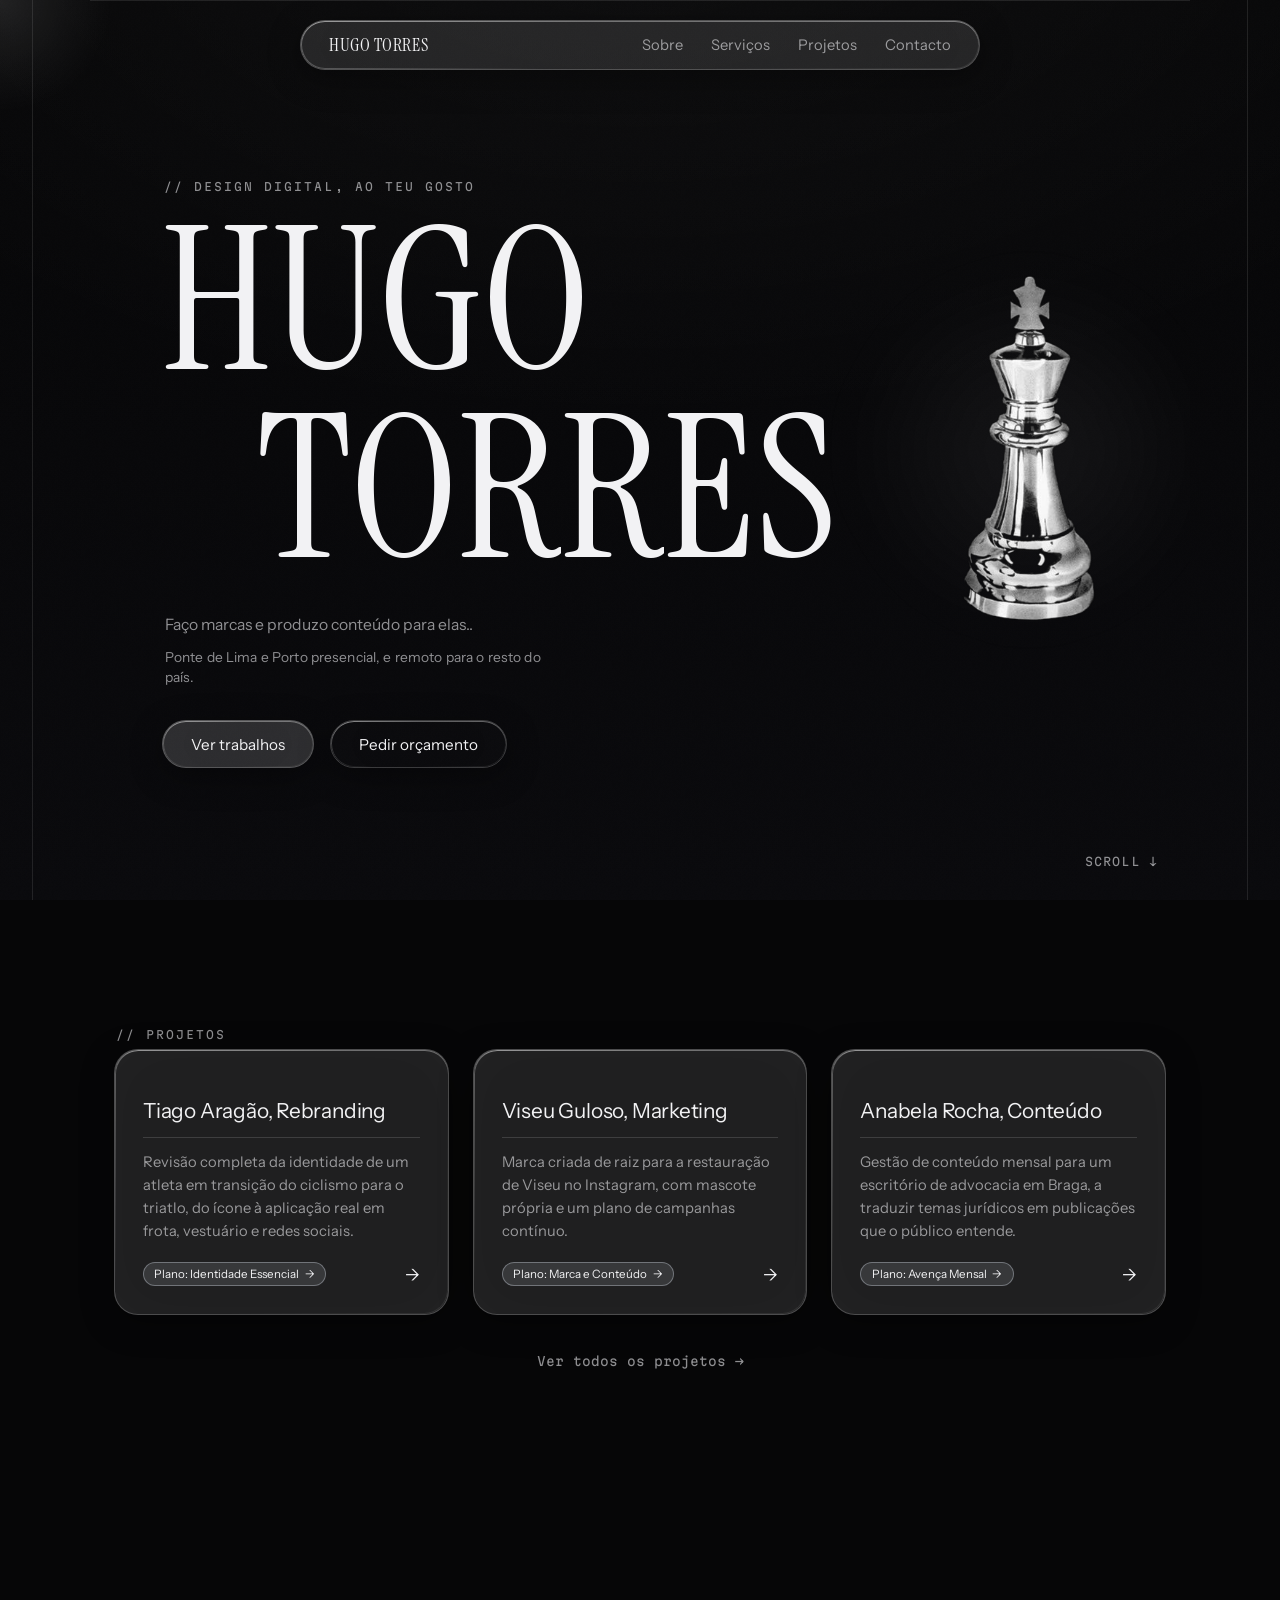
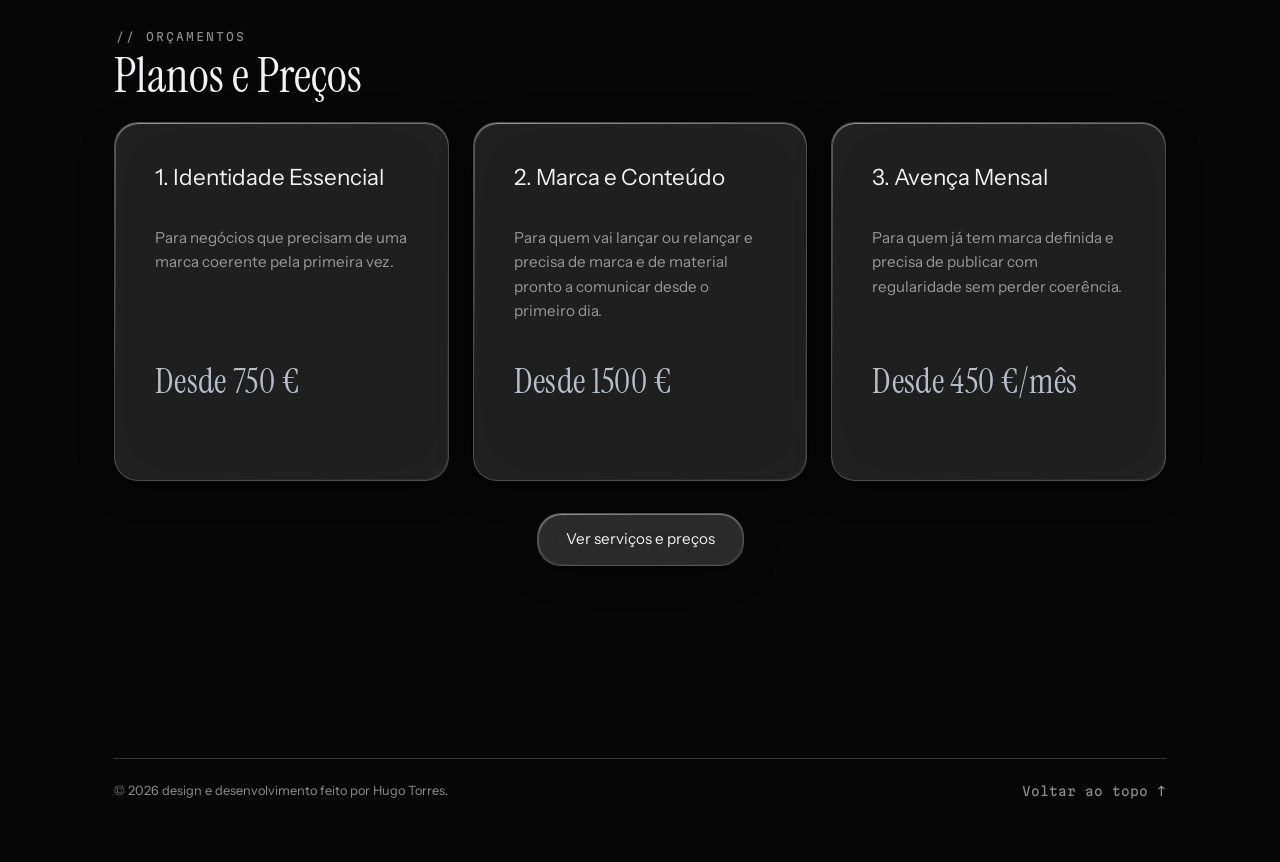
==== index.html @ 48216203 "Torna o balanço da peça bem mais percetível Confirmei por inspeção do DOM que a animação já estava m" ====
<!DOCTYPE html>
<html lang="pt">
<head>
<meta charset="UTF-8">
<meta name="viewport" content="width=device-width, initial-scale=1.0">
<title>Hugo Torres, design de marca e vídeo | Ponte de Lima e Porto</title>
<meta name="description" content="Desenho a marca e produzo o conteúdo que a faz aparecer. Identidade visual e vídeo, a partir de Ponte de Lima e do Porto, presencial ou remoto para todo o país.">
<meta name="theme-color" content="#0a0812">
<meta property="og:type" content="website">
<meta property="og:title" content="Hugo Torres, design de marca e vídeo | Ponte de Lima e Porto">
<meta property="og:description" content="Desenho a marca e produzo o conteúdo que a faz aparecer. Identidade visual e vídeo, a partir de Ponte de Lima e do Porto, presencial ou remoto para todo o país.">
<meta property="og:url" content="https://githugotorres.github.io/PortfolioHugo/">
<meta property="og:image" content="assets/og-image.jpg">
<meta name="twitter:card" content="summary_large_image">
<meta name="twitter:title" content="Hugo Torres, design de marca e vídeo | Ponte de Lima e Porto">
<meta name="twitter:description" content="Desenho a marca e produzo o conteúdo que a faz aparecer. Identidade visual e vídeo, a partir de Ponte de Lima e do Porto, presencial ou remoto para todo o país.">
<meta name="twitter:image" content="assets/og-image.jpg">
<link rel="icon" type="image/jpeg" href="assets/favicon.jpg">
<link rel="preconnect" href="https://fonts.googleapis.com">
<link rel="preconnect" href="https://fonts.gstatic.com" crossorigin>
<link href="https://fonts.googleapis.com/css2?family=Instrument+Serif:ital,wght@0,400;1,400&family=Instrument+Sans:wght@400&family=Martian+Mono:wght@400&display=swap" rel="stylesheet">
<link rel="stylesheet" href="css/style.css">
<script type="application/ld+json">
{
  "@context": "https://schema.org",
  "@type": "Person",
  "name": "Hugo Torres",
  "alternateName": "Hugo Alexandre Torres Gonçalves",
  "jobTitle": "Designer de marca e editor de vídeo",
  "description": "Identidade visual, design gráfico e vídeo curto para marcas. Ponte de Lima, Porto e remoto.",
  "image": "assets/FotoPro.jpg",
  "knowsAbout": ["Identidade Visual", "Design Gráfico", "Edição de Vídeo", "Motion Graphics", "Conteúdo para Redes Sociais"],
  "areaServed": ["Ponte de Lima", "Porto", "Portugal"],
  "sameAs": [
    "https://www.linkedin.com/in/hugotorres11/",
    "https://www.instagram.com/hugotorres11_/"
  ]
}
</script>
<script type="application/ld+json">
[
  {
    "@context": "https://schema.org",
    "@type": "Service",
    "name": "Identidade Essencial",
    "description": "Negócios que precisam de uma marca coerente pela primeira vez.",
    "provider": { "@type": "Person", "name": "Hugo Torres" },
    "areaServed": ["Ponte de Lima", "Porto", "Portugal"],
    "offers": { "@type": "Offer", "price": "750", "priceCurrency": "EUR" }
  },
  {
    "@context": "https://schema.org",
    "@type": "Service",
    "name": "Marca e Conteúdo",
    "description": "Quem vai lançar ou relançar e precisa de marca e de material pronto a comunicar desde o primeiro dia.",
    "provider": { "@type": "Person", "name": "Hugo Torres" },
    "areaServed": ["Ponte de Lima", "Porto", "Portugal"],
    "offers": { "@type": "Offer", "price": "1500", "priceCurrency": "EUR" }
  },
  {
    "@context": "https://schema.org",
    "@type": "Service",
    "name": "Avença Mensal",
    "description": "Quem já tem marca definida e precisa de publicar com regularidade sem perder coerência.",
    "provider": { "@type": "Person", "name": "Hugo Torres" },
    "areaServed": ["Ponte de Lima", "Porto", "Portugal"],
    "offers": { "@type": "Offer", "price": "450", "priceCurrency": "EUR" }
  }
]
</script>
</head>
<body>

  <!-- Fundo preto lacado -->
  <div class="bg-lacquer"></div>
  <div class="noise-overlay"></div>

  <!-- Glow que segue o cursor -->
  <div class="cursor-glow" id="cursor-glow"></div>

  <!-- Linhas de grelha verticais -->
  <div class="grid-lines" aria-hidden="true">
    <span class="grid-line grid-line--left"></span>
    <span class="grid-line grid-line--right"></span>
  </div>

  <!-- Barra de progresso do scroll -->
  <div class="scroll-progress-bar" aria-hidden="true"><span class="scroll-progress-fill" id="scroll-progress-fill"></span></div>

  <a href="#page-content" class="skip-link">Saltar para o conteúdo</a>

  <div id="page-content" tabindex="-1">

  <!-- Navegação -->
  <header>
    <nav class="glass nav">
      <a href="#home" class="nav-logo">Hugo Torres</a>
      <div class="nav-links">
        <a href="sobre.html">Sobre</a>
        <a href="servicos.html">Serviços</a>
        <a href="projetos.html">Projetos</a>
        <a href="contacto.html">Contacto</a>
      </div>
    </nav>
  </header>

  <main>

  <!-- Hero -->
  <section id="home" class="hero">
    <div class="hero-chess" aria-hidden="true">
      <span class="hero-chess-glow"></span>
      <div class="hero-chess-float">
        <div class="hero-chess-tilt" id="hero-chess-tilt">
          <img src="assets/chess-piece.png" alt="" class="hero-chess-piece" loading="eager" fetchpriority="low">
          <span class="hero-chess-shine"></span>
          <span class="hero-chess-highlight"></span>
        </div>
      </div>
    </div>

    <p class="hero-note reveal" style="transition-delay: 60ms;">// design digital, ao teu gosto</p>

    <h1 class="hero-name" id="hero-name" aria-label="Hugo Torres" tabindex="0">
      <span class="hero-name-row" data-word="Hugo">Hugo</span>
      <span class="hero-name-row hero-name-row--offset" data-word="Torres">Torres</span>
    </h1>

    <p class="hero-sticker reveal" style="transition-delay: 220ms;">Faço marcas e produzo conteúdo para elas..</p>

    <p class="hero-local reveal" style="transition-delay: 255ms;">Ponte de Lima e Porto presencial, e remoto para o resto do país.</p>

    <div class="hero-actions reveal" style="transition-delay: 290ms;">
      <a href="projetos.html" class="btn-block glass btn-block--solid">Ver trabalhos</a>
      <a href="servicos.html" class="btn-block glass btn-block--outline">Pedir orçamento</a>
    </div>

    <p class="scroll-status reveal" style="transition-delay: 360ms;">Scroll <span aria-hidden="true">&darr;</span></p>
  </section>

  <!-- Trabalhos -->
  <section id="trabalhos" class="projects">
    <p class="hero-note reveal">// projetos</p>
    <div class="projects-grid">
      <a href="ctad.html" class="project-card glass reveal">
        <h3 class="project-title">Tiago Aragão, Rebranding</h3>
        <p class="project-desc">Revisão completa da identidade de um atleta em transição do ciclismo para o triatlo, do ícone à aplicação real em frota, vestuário e redes sociais.</p>
        <div class="project-card-footer">
          <div class="project-tags" data-plano="1"><span>Plano: Identidade Essencial</span></div>
          <span class="project-arrow" aria-hidden="true">&#8594;</span>
        </div>
      </a>
      <a href="viseu-guloso.html" class="project-card glass reveal" style="transition-delay: 70ms;">
        <h3 class="project-title">Viseu Guloso, Marketing</h3>
        <p class="project-desc">Marca criada de raiz para a restauração de Viseu no Instagram, com mascote própria e um plano de campanhas contínuo.</p>
        <div class="project-card-footer">
          <div class="project-tags" data-plano="2"><span>Plano: Marca e Conteúdo</span></div>
          <span class="project-arrow" aria-hidden="true">&#8594;</span>
        </div>
      </a>
      <a href="anabela-rocha.html" class="project-card glass reveal" style="transition-delay: 140ms;">
        <h3 class="project-title">Anabela Rocha, Conteúdo</h3>
        <p class="project-desc">Gestão de conteúdo mensal para um escritório de advocacia em Braga, a traduzir temas jurídicos em publicações que o público entende.</p>
        <div class="project-card-footer">
          <div class="project-tags" data-plano="3"><span>Plano: Avença Mensal</span></div>
          <span class="project-arrow" aria-hidden="true">&#8594;</span>
        </div>
      </a>
    </div>
    <p class="section-note reveal" style="text-align: center; margin: 2rem auto 0;"><a href="projetos.html" class="footer-top">Ver todos os projetos &rarr;</a></p>
  </section>

  <!-- Serviços -->
  <section id="como-ajudar">
    <p class="hero-note reveal">// orçamentos</p>
    <h2 class="section-title reveal">Planos e Preços</h2>
    <div class="pricing-grid">
      <div class="glass panel pricing-card reveal" id="plano-1">
        <span class="pricing-pulse-ring" aria-hidden="true"></span>
        <p class="pricing-name">1. Identidade Essencial</p>
        <p class="pricing-audience">Para negócios que precisam de uma marca coerente pela primeira vez.</p>
        <p class="pricing-price">Desde 750 €</p>
      </div>
      <div class="glass panel pricing-card reveal" style="transition-delay: 70ms;" id="plano-2">
        <span class="pricing-pulse-ring" aria-hidden="true"></span>
        <p class="pricing-name">2. Marca e Conteúdo</p>
        <p class="pricing-audience">Para quem vai lançar ou relançar e precisa de marca e de material pronto a comunicar desde o primeiro dia.</p>
        <p class="pricing-price">Desde 1500 €</p>
      </div>
      <div class="glass panel pricing-card reveal" style="transition-delay: 140ms;" id="plano-3">
        <span class="pricing-pulse-ring" aria-hidden="true"></span>
        <p class="pricing-name">3. Avença Mensal</p>
        <p class="pricing-audience">Para quem já tem marca definida e precisa de publicar com regularidade sem perder coerência.</p>
        <p class="pricing-price">Desde 450 €/mês</p>
      </div>
    </div>
    <p class="section-note reveal" style="text-align: center; margin: 2rem auto 0;">
      <a href="servicos.html" class="btn-block glass btn-block--solid">Ver serviços e preços</a>
    </p>
  </section>

  </main>

  <footer class="footer">
    <div class="footer-row">
      <p class="footer-copy">&copy; <span id="year"></span> design e desenvolvimento feito por Hugo Torres.</p>
      <a href="#home" class="footer-top">Voltar ao topo ↑</a>
    </div>
  </footer>

  </div>

  <button type="button" class="back-to-top" id="back-to-top" aria-label="Voltar ao topo">
    <svg viewBox="0 0 24 24" aria-hidden="true" focusable="false">
      <path d="M12 19V5M12 5l-6 6M12 5l6 6" fill="none" stroke="currentColor" stroke-width="2" stroke-linecap="round" stroke-linejoin="round"/>
    </svg>
  </button>

  <script src="js/main.js"></script>

  <!-- Cloudflare Web Analytics -->
  <script type='module' src='https://static.cloudflareinsights.com/beacon.min.js' data-cf-beacon='{"token": "ff9f1c3c354b45a8ab60e89f13da1b0e"}'></script>
  <!-- End Cloudflare Web Analytics -->
</body>
</html>
---- css/style.css ----
/* ---------- Base & tokens ---------- */
:root {
  --bg: #060607;
  --bg-raise: #0d0d10;
  --ink: #f2f2f4;
  --ink-dim: rgba(242, 242, 244, 0.58);
  --line: rgba(255, 255, 255, 0.10);
  --line-breathe: rgba(255, 255, 255, 0.16);
  --line-bright: rgba(255, 255, 255, 0.28);
  --accent-3: #b8bec7;
  --glass-bg: rgba(255, 255, 255, 0.1);
  --glass-border: rgba(255, 255, 255, 0.2);
  --glass-highlight: rgba(255, 255, 255, 0.35);
  --radius: 24px;
  --ease: cubic-bezier(0.22, 1, 0.36, 1);
  --active-accent: var(--accent-3);
  --mono: "Martian Mono", "SF Mono", "JetBrains Mono", ui-monospace, monospace;
  --font-display: "Instrument Serif", Georgia, serif;
  --font-body: "Instrument Sans", -apple-system, BlinkMacSystemFont, "Segoe UI", sans-serif;
}

/* ---------- Transição animada entre páginas (index <-> project) ---------- */
@view-transition {
  navigation: auto;
}

::view-transition-old(root),
::view-transition-new(root) {
  animation-duration: 0.5s;
  animation-timing-function: cubic-bezier(0.22, 1, 0.36, 1);
}

* { box-sizing: border-box; }

html { scroll-behavior: smooth; overflow-x: clip; }

body {
  margin: 0;
  min-height: 100vh;
  background: var(--bg);
  color: var(--ink);
  font-family: var(--font-body);
  overflow-x: hidden;
}

/* Foco visível genérico: todos os links/botões, não só os que já tinham um tratamento dedicado */
a:focus-visible,
button:focus-visible {
  outline: 2px dashed var(--active-accent, var(--accent-3));
  outline-offset: 3px;
}

.skip-link {
  position: absolute;
  top: -100px;
  left: 1rem;
  z-index: 999;
  padding: 0.75rem 1.25rem;
  background: var(--ink);
  color: #0a0812;
  font-weight: 400;
  text-decoration: none;
  border-radius: 8px;
  transition: top 0.3s var(--ease);
}

.skip-link:focus {
  top: 1rem;
}

@media (prefers-reduced-motion: reduce) {
  html { scroll-behavior: auto; }
  * { animation-duration: 0.01ms !important; animation-iteration-count: 1 !important; transition-duration: 0.01ms !important; }
  ::view-transition-group(*),
  ::view-transition-old(*),
  ::view-transition-new(*) {
    animation: none !important;
  }
  .hg-letter { transform: none !important; }
}

/* ---------- Preto lacado ---------- */
.bg-lacquer {
  position: fixed;
  inset: 0;
  z-index: -2;
  background:
    radial-gradient(ellipse 1600px 900px at 50% -12%, rgba(255, 255, 255, 0.04), transparent 60%),
    linear-gradient(180deg, #060607 0%, #0a0a0d 100%);
}

.noise-overlay {
  position: fixed;
  inset: 0;
  z-index: -1;
  pointer-events: none;
  opacity: 0.0175;
  mix-blend-mode: overlay;
  background-image: url("data:image/svg+xml,%3Csvg xmlns='http://www.w3.org/2000/svg' width='120' height='120'%3E%3Cfilter id='n'%3E%3CfeTurbulence type='fractalNoise' baseFrequency='0.9' numOctaves='2' stitchTiles='stitch'/%3E%3C/filter%3E%3Crect width='100%25' height='100%25' filter='url(%23n)'/%3E%3C/svg%3E");
}

.cursor-glow {
  position: fixed;
  top: 0;
  left: 0;
  width: 220px;
  height: 220px;
  border-radius: 50%;
  pointer-events: none;
  z-index: 0;
  mix-blend-mode: screen;
  background: radial-gradient(circle, rgba(255, 255, 255, 0.10), rgba(255, 255, 255, 0.03) 45%, transparent 72%);
  transform: translate(-50%, -50%);
  will-change: transform;
}

/* Sem rato não há cursor a seguir: poupa a animação de filter contínua (cara em Android). */
@media (hover: none), (pointer: coarse) {
  .cursor-glow { display: none; }
}

#page-content {
  position: relative;
  z-index: 1;
  transition: filter 0.4s var(--ease);
}

/* ---------- Liquid glass ---------- */
.glass {
  position: relative;
  background: var(--glass-bg);
  border: 1px solid var(--glass-border);
  border-radius: var(--radius);
  backdrop-filter: blur(14px) saturate(140%);
  -webkit-backdrop-filter: blur(14px) saturate(140%);
  box-shadow:
    0 8px 32px rgba(0, 0, 0, 0.35),
    inset 0 1px 0 var(--glass-highlight),
    inset 0 0 60px rgba(255, 255, 255, 0.02);
}

.glass::before {
  content: "";
  position: absolute;
  inset: 0;
  border-radius: inherit;
  padding: 1px;
  background: linear-gradient(135deg, rgba(255,255,255,0.5), transparent 40%, transparent 60%, rgba(255,255,255,0.15));
  -webkit-mask: linear-gradient(#fff 0 0) content-box, linear-gradient(#fff 0 0);
  -webkit-mask-composite: xor;
  mask-composite: exclude;
  pointer-events: none;
  opacity: 0.6;
}

/* ---------- Nav ---------- */
.nav {
  position: fixed;
  top: 20px;
  left: 50%;
  transform: translateX(-50%);
  z-index: 100;
  display: flex;
  align-items: center;
  justify-content: space-between;
  gap: 2.5rem;
  padding: 0.75rem 1.75rem;
  width: min(680px, calc(100% - 2.5rem));
  border-radius: 999px;
  opacity: 0;
  animation: nav-reveal 0.8s var(--ease) 0.1s forwards;
  transition: background 0.4s var(--ease), border-color 0.4s var(--ease), box-shadow 0.4s var(--ease), padding 0.4s var(--ease), backdrop-filter 0.4s var(--ease);
}

@keyframes nav-reveal {
  from { opacity: 0; transform: translateX(-50%) translateY(-12px); }
  to { opacity: 1; transform: translateX(-50%) translateY(0); }
}

.nav.is-scrolled {
  padding: 0.6rem 1.75rem;
  background: rgba(14, 11, 22, 0.6);
  border-color: rgba(255, 255, 255, 0.22);
  box-shadow: 0 8px 32px rgba(0, 0, 0, 0.45);
  backdrop-filter: blur(20px) saturate(160%);
  -webkit-backdrop-filter: blur(20px) saturate(160%);
}

.nav-logo {
  font-family: var(--font-display);
  font-weight: 400;
  text-transform: uppercase;
  letter-spacing: 0.03em;
  color: var(--ink);
  text-decoration: none;
  font-size: 1.15rem;
}

.nav-links {
  display: flex;
  gap: 1.75rem;
}

.nav-links a {
  color: var(--ink-dim);
  text-decoration: none;
  font-size: 0.92rem;
  transition: color 0.3s var(--ease);
}

.nav-links a:hover { color: var(--ink); }

.nav-links a,
.nav-logo {
  position: relative;
}

.nav-links a.is-active,
.nav-logo.is-active {
  color: var(--ink);
}

.nav-links a.is-active::after {
  content: "";
  position: absolute;
  left: 50%;
  bottom: -7px;
  width: 4px;
  height: 4px;
  border-radius: 50%;
  background: var(--active-accent, var(--accent-3));
  transform: translateX(-50%);
}

/* ---------- Layout sections ---------- */
section {
  position: relative;
  z-index: 1;
  padding: 8rem 1.5rem;
  max-width: 1100px;
  margin: 0 auto;
}

/* Traço superior que "desenha" a fronteira da secção ao entrar no ecrã */
main > section::before {
  content: "";
  position: absolute;
  top: 0;
  left: 0;
  right: 0;
  height: 1px;
  background: var(--line);
  transform: scaleX(0);
  transform-origin: left;
  transition: transform 900ms var(--ease);
}

main > section.is-inview::before {
  transform: scaleX(1);
}

.hero {
  position: relative;
  min-height: 100vh;
  display: flex;
  flex-direction: column;
  justify-content: center;
  align-items: flex-start;
  text-align: left;
  padding: 7rem clamp(1.5rem, 6vw, 4.5rem) 4rem;
  overflow: hidden;
}

/* ---------- Peça de xadrez (hero da homepage) ---------- */
.hero-chess {
  position: absolute;
  top: 50%;
  right: clamp(1.5rem, 6vw, 6rem);
  transform: translateY(-50%);
  z-index: 1;
  pointer-events: none;
  perspective: 800px;
}

.hero-chess-glow {
  position: absolute;
  top: 50%;
  left: 50%;
  width: 380px;
  height: 380px;
  transform: translate(-50%, -50%);
  border-radius: 50%;
  background: radial-gradient(circle, rgba(255, 255, 255, 0.06), transparent 70%);
  filter: blur(30px);
  z-index: -1;
}

/* Balanço lento e contínuo, para dar vida sem parecer a flutuar no ar */
.hero-chess-float {
  animation: hero-chess-sway 7s ease-in-out infinite;
}

@keyframes hero-chess-sway {
  0%, 100% { transform: rotateY(-16deg); }
  50% { transform: rotateY(16deg); }
}

.hero-chess-tilt {
  position: relative;
  display: inline-block;
  transform: none;
  will-change: transform;
}

.hero-chess-piece {
  display: block;
  height: min(380px, 32vw);
  width: auto;
  pointer-events: none;
}

/* Brilho: a máscara (silhueta) fica sempre fixa, só o gradiente lá dentro desliza */
.hero-chess-shine {
  position: absolute;
  inset: 0;
  overflow: hidden;
  pointer-events: none;
  -webkit-mask-image: url("../assets/chess-piece.png");
  mask-image: url("../assets/chess-piece.png");
  -webkit-mask-size: contain;
  mask-size: contain;
  -webkit-mask-repeat: no-repeat;
  mask-repeat: no-repeat;
  -webkit-mask-position: center;
  mask-position: center;
}

.hero-chess-shine::before {
  content: "";
  position: absolute;
  inset: 0;
  background: linear-gradient(160deg, transparent 0%, transparent 37.5%, rgba(255, 255, 255, 0.22) 50%, transparent 62.5%, transparent 100%);
  transform: translateY(-120%);
  animation: hero-chess-shine 8s ease-in-out infinite;
}

@keyframes hero-chess-shine {
  0% { transform: translateY(-120%); }
  20% { transform: translateY(120%); }
  100% { transform: translateY(120%); }
}

/* Acompanha o balanço: a peça "apanha" mais luz a meio do giro, só opacity */
.hero-chess-highlight {
  position: absolute;
  inset: 0;
  background: #fff;
  opacity: 0;
  mix-blend-mode: overlay;
  pointer-events: none;
  -webkit-mask-image: url("../assets/chess-piece.png");
  mask-image: url("../assets/chess-piece.png");
  -webkit-mask-size: contain;
  mask-size: contain;
  -webkit-mask-repeat: no-repeat;
  mask-repeat: no-repeat;
  -webkit-mask-position: center;
  mask-position: center;
  animation: hero-chess-highlight 7s ease-in-out infinite;
}

@keyframes hero-chess-highlight {
  0%, 100% { opacity: 0; }
  50% { opacity: 0.4; }
}

/* Abaixo de 900px: sai de cima do texto, fica atrás, centrada e muito discreta */
@media (max-width: 899px) {
  .hero-chess {
    right: 50%;
    transform: translate(50%, -50%);
    opacity: 0.12;
    z-index: -1;
  }
}

/* Abaixo de 600px: esconde por completo */
@media (max-width: 599px) {
  .hero-chess { display: none; }
}

@media (prefers-reduced-motion: reduce) {
  .hero-chess-float,
  .hero-chess-shine::before,
  .hero-chess-highlight {
    animation: none;
  }
}

.hero-kicker {
  position: absolute;
  left: clamp(0.5rem, 2vw, 1.5rem);
  top: 50%;
  transform: translateY(-50%) rotate(180deg);
  writing-mode: vertical-rl;
  font-family: var(--mono);
  font-size: 0.7rem;
  letter-spacing: 0.3em;
  text-transform: uppercase;
  color: var(--ink-dim);
}

.hero-note {
  font-family: var(--mono);
  font-size: 0.7rem;
  text-transform: uppercase;
  letter-spacing: 0.18em;
  color: var(--ink-dim);
  margin: 0 0 0.5rem 0.2em;
}

.hero-name {
  margin: 0;
  font-family: var(--font-display);
  font-weight: 400;
  font-synthesis: none;
  line-height: 1;
  letter-spacing: 0;
  cursor: default;
  outline: none;
}

.hero-name:focus-visible {
  outline: 2px dashed var(--accent-3);
  outline-offset: 10px;
}

.hero-name-row {
  display: block;
  text-transform: uppercase;
  font-size: clamp(3.6rem, 17vw, 12.5rem);
}

.hero-name-row--offset {
  margin-left: clamp(1rem, 9vw, 6rem);
  margin-top: -0.06em;
}

.hg-letter {
  display: inline-block;
  white-space: pre;
  --d: 1;
  --i: 0;
  color: var(--ink);
  font-weight: inherit;
  /* Entrada (clip-path/opacity, atrasada por --i) e hover (transform/cor, atrasado por --d) não partilham propriedade: sem conflito */
  clip-path: inset(0 0 100% 0);
  opacity: 0;
  transition:
    clip-path 0.7s var(--ease),
    opacity 0.5s var(--ease),
    color 0.35s var(--ease),
    text-shadow 0.35s var(--ease),
    font-weight 0.35s var(--ease),
    transform 0.35s var(--ease);
  transition-delay:
    calc(var(--i, 0) * 28ms),
    calc(var(--i, 0) * 28ms),
    calc(var(--d, 1) * 30ms),
    calc(var(--d, 1) * 30ms),
    calc(var(--d, 1) * 30ms),
    calc(var(--d, 1) * 30ms);
}

.hero-name.is-in .hg-letter {
  clip-path: inset(0 0 0% 0);
  opacity: 1;
}

/* Hover real (rato): a cor é a própria distância ao cursor, não um interruptor — só as letras
   perto ganham teal, o resto esbate-se de volta a --ink num gradiente contínuo.
   Transição curta e sem delay aqui: o --d já muda a cada frame do rato, uma transição longa
   fica sempre "a perseguir" um alvo que já mudou outra vez — mais leve e fiel sem ela. */
.hero-name:hover .hg-letter {
  color: color-mix(in oklab, var(--ink), var(--accent-3) calc((1 - var(--d, 1)) * 100%));
  font-weight: calc(900 - var(--d, 1) * 150);
  text-shadow: 0 0 calc(14px * (1 - var(--d, 1))) rgba(184, 190, 199, calc((1 - var(--d, 1)) * 0.5));
  transform: translateY(calc((1 - var(--d, 1)) * -0.03em));
  transition: color 0.12s linear, text-shadow 0.12s linear, font-weight 0.12s linear, transform 0.12s linear;
}

/* Toque/teclado: sem posição de cursor real, mantém o sweep uniforme como sempre teve */
.hero-name.is-active .hg-letter,
.hero-name:focus-visible .hg-letter {
  color: var(--accent-3);
  font-weight: 850;
  text-shadow: 0 0 16px rgba(184, 190, 199, 0.5);
  transform: translateY(-0.03em);
}

/* Sem caixa: só texto corrido, a fazer de subtítulo por baixo do nome */
.hero-sticker {
  display: inline-block;
  align-self: flex-start;
  max-width: 44ch;
  margin: 1.5rem 0 0.6rem 0.2em;
  color: var(--ink-dim);
  font-size: 0.98rem;
  font-weight: 400;
  line-height: 1.55;
}

/* Linha da zona geográfica: informação de contexto, peso visual abaixo da promessa */
.hero-local {
  align-self: flex-start;
  max-width: 44ch;
  margin: 0 0 1.75rem 0.2em;
  color: var(--ink-dim);
  opacity: 0.72;
  font-size: 0.86rem;
  font-weight: 400;
  letter-spacing: 0.01em;
  line-height: 1.5;
}

.hero-actions {
  display: flex;
  gap: 1rem;
  flex-wrap: wrap;
  margin-top: 0.25rem;
}

/* .btn-block é .glass por baixo (mesmo vidro líquido da navbar) — só ajusta layout/tipografia
   e o grau de opacidade que distingue a variante sólida da variante contorno. */
.btn-block {
  position: relative;
  display: inline-flex;
  align-items: center;
  padding: 0.85rem 1.75rem;
  font-size: 0.95rem;
  font-weight: 400;
  text-decoration: none;
  color: var(--ink);
  transition:
    transform 0.8s var(--ease),
    box-shadow 0.8s var(--ease),
    background 0.8s var(--ease),
    border-color 0.8s var(--ease),
    backdrop-filter 0.8s var(--ease);
}

/* Um só movimento — sobe, o vidro clareia. Sem seguir o rato, só CSS. */
.btn-block:hover,
.btn-block:active {
  transform: translateY(-3px);
}

.btn-block--solid {
  background: rgba(255, 255, 255, 0.14);
}

.btn-block--solid:hover,
.btn-block--solid:active {
  background: rgba(255, 255, 255, 0.26);
  border-color: rgba(255, 255, 255, 0.45);
  backdrop-filter: blur(18px) saturate(170%);
  -webkit-backdrop-filter: blur(18px) saturate(170%);
  box-shadow: 0 10px 32px rgba(0, 0, 0, 0.35), inset 0 1px 0 rgba(255, 255, 255, 0.45);
}

.btn-block--outline {
  background: transparent;
}

.btn-block--outline:hover,
.btn-block--outline:active {
  background: rgba(255, 255, 255, 0.12);
  border-color: rgba(255, 255, 255, 0.35);
  backdrop-filter: blur(18px) saturate(170%);
  -webkit-backdrop-filter: blur(18px) saturate(170%);
  box-shadow: 0 8px 28px rgba(0, 0, 0, 0.3), inset 0 1px 0 rgba(255, 255, 255, 0.3);
}

.scroll-status {
  position: absolute;
  right: clamp(0.75rem, 3vw, 2rem);
  bottom: 2rem;
  margin: 0;
  font-family: var(--mono);
  font-size: 0.72rem;
  letter-spacing: 0.1em;
  text-transform: uppercase;
  color: var(--ink-dim);
}

/* ---------- Linhas de grelha verticais (fixas) ---------- */
.grid-lines {
  position: fixed;
  inset: 0;
  z-index: 1;
  pointer-events: none;
}

.grid-line {
  position: absolute;
  top: 0;
  bottom: 0;
  width: 1px;
  background: var(--line-breathe);
  opacity: 0.625;
  transition: opacity 0.6s var(--ease);
}

.grid-line--left { left: clamp(12px, 4vw, 32px); }
.grid-line--right { right: clamp(12px, 4vw, 32px); }

/* Respiração: a grelha ganha +6% de opacidade enquanto há scroll ativo.
   Só opacity anima (nunca background), para ficar leve para o compositor. */
.grid-lines.is-scrolling .grid-line {
  opacity: 1;
}

/* ---------- Barra de progresso do scroll ---------- */
.scroll-progress-bar {
  position: fixed;
  top: 0;
  left: 0;
  width: 100%;
  height: 2px;
  z-index: 90;
  pointer-events: none;
}

.scroll-progress-fill {
  display: block;
  width: 100%;
  height: 100%;
  background: var(--line-bright);
  transform: scaleX(0);
  transform-origin: left;
  will-change: transform;
}

/* ---------- Reflexo especular ---------- */
/* Faixa de luz que atravessa o elemento por transform (nunca background-position). */
@keyframes specular-sweep {
  0% { transform: translateX(-120%); }
  14% { transform: translateX(120%); }
  100% { transform: translateX(120%); }
}

@keyframes specular-sweep-once {
  from { transform: translateX(-120%); }
  to { transform: translateX(120%); }
}

.project-card::after,
.pricing-card::after {
  content: "";
  position: absolute;
  inset: 0;
  background: linear-gradient(105deg, transparent 35%, rgba(255, 255, 255, 0.08) 50%, transparent 65%);
  transform: translateX(-120%);
  pointer-events: none;
  will-change: transform;
  animation: specular-sweep 8s ease-in-out infinite;
}

.project-card:nth-of-type(1)::after, .pricing-card:nth-of-type(1)::after { animation-duration: 7s; animation-delay: 0s; }
.project-card:nth-of-type(2)::after, .pricing-card:nth-of-type(2)::after { animation-duration: 8s; animation-delay: 1.3s; }
.project-card:nth-of-type(3)::after, .pricing-card:nth-of-type(3)::after { animation-duration: 9s; animation-delay: 2.6s; }

/* Nada anima fora do ecrã: pausado por IntersectionObserver (main.js) */
.project-card.sweep-paused::after,
.pricing-card.sweep-paused::after {
  animation-play-state: paused;
}

/* Ecrãs pequenos ou dispositivos com poucos núcleos: metade da frequência do reflexo */
@media (max-width: 767px) {
  .project-card:nth-of-type(1)::after, .pricing-card:nth-of-type(1)::after { animation-duration: 14s; }
  .project-card:nth-of-type(2)::after, .pricing-card:nth-of-type(2)::after { animation-duration: 16s; }
  .project-card:nth-of-type(3)::after, .pricing-card:nth-of-type(3)::after { animation-duration: 18s; }
}

html.low-power .project-card:nth-of-type(1)::after, html.low-power .pricing-card:nth-of-type(1)::after { animation-duration: 14s; }
html.low-power .project-card:nth-of-type(2)::after, html.low-power .pricing-card:nth-of-type(2)::after { animation-duration: 16s; }
html.low-power .project-card:nth-of-type(3)::after, html.low-power .pricing-card:nth-of-type(3)::after { animation-duration: 18s; }

.pricing-card { position: relative; overflow: hidden; }

/* Botões: só ao passar o rato, um único trajeto (não é ambiente contínuo) */
.btn-block,
.btn {
  overflow: hidden;
}

.btn-block::after,
.btn::after {
  content: "";
  position: absolute;
  inset: 0;
  border-radius: inherit;
  background: linear-gradient(105deg, transparent 35%, rgba(255, 255, 255, 0.08) 50%, transparent 65%);
  transform: translateX(-120%);
  pointer-events: none;
}

@media (hover: hover) and (pointer: fine) {
  .btn-block:hover::after,
  .btn:hover::after {
    animation: specular-sweep-once 0.9s var(--ease);
  }
}

@media (prefers-reduced-motion: reduce) {
  .project-card::after,
  .pricing-card::after {
    animation: none;
  }
}

/* ---------- Buttons ---------- */
.btn {
  display: inline-flex;
  align-items: center;
  gap: 0.5rem;
  padding: 0.85rem 1.75rem;
  border-radius: 999px;
  text-decoration: none;
  font-size: 0.95rem;
  font-weight: 400;
  transition: transform 0.35s var(--ease), box-shadow 0.35s var(--ease), background 0.35s var(--ease);
}

.btn-primary {
  background: var(--active-accent, var(--accent-3));
  color: var(--bg);
  font-weight: 400;
  box-shadow: 0 8px 24px rgba(184, 190, 199, 0.28);
}

.btn-primary:active {
  transform: translateY(-1px) scale(1.01);
}

.btn-glass {
  background: var(--glass-bg);
  border: 1px solid var(--glass-border);
  color: var(--ink);
  backdrop-filter: blur(12px);
}

.btn-glass:active {
  transform: translateY(-1px) scale(1.01);
}

/* Hover completo só com rato real: no toque, :active acima já dá o feedback,
   sem deixar o botão "preso" em destaque depois de largar o dedo. */
@media (hover: hover) and (pointer: fine) {
  .btn-primary:hover {
    transform: translateY(-2px) scale(1.03);
    box-shadow: 0 14px 40px rgba(184, 190, 199, 0.45);
  }

  .btn-glass:hover {
    transform: translateY(-2px) scale(1.03);
    background: rgba(255, 255, 255, 0.14);
    box-shadow: 0 8px 28px rgba(0, 0, 0, 0.3);
  }
}

/* ---------- Panels ---------- */
.panel {
  padding: clamp(2rem, 5vw, 3.5rem);
}

.section-title {
  font-family: var(--font-display);
  font-weight: 400;
  font-synthesis: none;
  font-size: clamp(2rem, 4vw, 3rem);
  line-height: 1.05;
  letter-spacing: 0;
  margin: 0 0 1.25rem;
}

/* Título de página (h1): maior do que um subtítulo de secção comum */
h1.section-title {
  font-size: clamp(4rem, 6vw, 7rem);
  line-height: 0.98;
}

.projects > .section-title {
  text-align: center;
  margin-bottom: 0.75rem;
}

.section-note {
  color: var(--ink-dim);
  font-size: 1.05rem;
  line-height: 1.6;
  max-width: 56ch;
}

.projects > .section-note {
  text-align: center;
  margin: 0 auto 3rem;
}

.section-kicker {
  display: block;
  font-family: var(--mono);
  font-size: 0.7rem;
  letter-spacing: 0.18em;
  text-transform: uppercase;
  color: var(--active-accent, var(--accent-3));
  margin: 0 0 1rem;
  transition: color 0.4s var(--ease);
}

.section-kicker--center {
  text-align: center;
  margin-bottom: 0.75rem;
}

.about-text {
  color: var(--ink-dim);
  font-size: 1.05rem;
  line-height: 1.7;
  max-width: 65ch;
}

.about-grid {
  display: grid;
  grid-template-columns: 1fr;
  gap: 2.5rem;
}

@media (min-width: 800px) {
  .about-grid {
    grid-template-columns: 1.4fr 1fr;
    align-items: start;
  }
}

.skills-categories {
  display: flex;
  flex-direction: column;
  gap: 1.5rem;
}

.skills-category {
  padding-top: 1rem;
  border-top: 1px solid var(--glass-border);
}

.skills-category-label {
  display: flex;
  align-items: baseline;
  gap: 0.85rem;
  margin: 0 0 0.85rem;
  font-size: 0.85rem;
  letter-spacing: 0.02em;
  color: var(--ink-dim);
}

.skills-index {
  font-family: var(--mono);
  font-size: 0.78rem;
  color: var(--active-accent, var(--accent-3));
  transition: color 0.4s var(--ease);
}

.skills-badges {
  display: flex;
  flex-wrap: wrap;
  gap: 0.6rem;
}

.skill-badge {
  font-family: var(--mono);
  font-size: 0.8rem;
  padding: 0.4rem 0.85rem;
  border: 1px solid var(--glass-border);
  border-radius: 999px;
  color: var(--ink-dim);
  transition: color 0.3s var(--ease), border-color 0.3s var(--ease), background 0.3s var(--ease);
}

@media (hover: hover) and (pointer: fine) {
  .skill-badge:hover {
    color: var(--ink);
    border-color: var(--active-accent, var(--accent-3));
    background: rgba(184, 190, 199, 0.1);
  }
}

.about-photo {
  width: min(200px, 100%);
  aspect-ratio: 1 / 1;
  margin: 0 auto;
  border-radius: 50%;
  overflow: hidden;
  border: 1px solid var(--glass-border);
}

.about-photo img {
  display: block;
  width: 100%;
  height: 100%;
  object-fit: cover;
}

/* ---------- Projects grid ---------- */
.projects-grid {
  display: grid;
  grid-template-columns: repeat(auto-fit, minmax(280px, 1fr));
  gap: 1.5rem;
}

.project-card {
  position: relative;
  padding: 1.75rem;
  border-radius: var(--radius);
  overflow: hidden;
  text-decoration: none;
  color: var(--ink);
  display: flex;
  flex-direction: column;
  min-height: 240px;
  /* Sem backdrop-filter em repouso: com vários cards na grelha ao mesmo tempo, ter os 4
     sempre a desfocar o fundo é caro para nada. Só entra no hover, onde custa uma vez em
     vez de sempre. */
  backdrop-filter: none;
  -webkit-backdrop-filter: none;
  transition: transform 0.9s var(--ease), box-shadow 0.9s var(--ease), background 0.9s var(--ease), border-color 0.9s var(--ease), backdrop-filter 0.9s var(--ease);
}

/* Um só movimento — sobe, o vidro clareia ligeiramente, a sombra aprofunda-se.
   Sem tilt 3D, sem scale: o cursor só acende o spotlight (--mx/--my), o resto é CSS puro.
   Especificidade ".glass:hover" (não só ":hover") de propósito: precisa de ganhar a
   ".reveal.is-visible" (mesma especificidade, mas vem depois no ficheiro).
   Só em hover real: sem isto, o card fica "levantado" e desfocado depois de tocar
   nele no Android (toque sintetiza :hover até se tocar noutro sítio). */
@media (hover: hover) and (pointer: fine) {
  .project-card.glass:hover {
    transform: translateY(-8px);
    background: rgba(255, 255, 255, 0.13);
    border-color: rgba(255, 255, 255, 0.28);
    backdrop-filter: blur(14px) saturate(140%);
    -webkit-backdrop-filter: blur(14px) saturate(140%);
    box-shadow: 0 24px 56px rgba(0, 0, 0, 0.38), inset 0 1px 0 rgba(255, 255, 255, 0.3);
  }
}

.project-glow {
  position: absolute;
  inset: -20%;
  opacity: 0.3;
  z-index: -1;
  transition: opacity 0.8s var(--ease);
}

@media (hover: hover) and (pointer: fine) {
  .project-card:hover .project-glow { opacity: 0.5; }
}

/* Spotlight suave que segue o cursor dentro do card (--mx/--my escritos por rAF em main.js) */
.project-spotlight {
  position: absolute;
  inset: 0;
  opacity: 0;
  background: radial-gradient(280px circle at var(--mx, 50%) var(--my, 50%), rgba(255, 255, 255, 0.1), transparent 70%);
  transition: opacity 0.7s var(--ease);
  pointer-events: none;
}

@media (hover: hover) and (pointer: fine) {
  .project-card:hover .project-spotlight {
    opacity: 1;
  }
}

.project-index {
  position: absolute;
  top: 1.25rem;
  right: 1.5rem;
  font-family: var(--mono);
  font-size: 0.75rem;
  letter-spacing: 0.05em;
  color: var(--ink-dim);
}

.project-tags {
  display: flex;
  gap: 0.4rem;
  flex-wrap: wrap;
}

.project-tags span {
  font-size: 0.72rem;
  padding: 0.25rem 0.65rem;
  border-radius: 999px;
  background: rgba(255, 255, 255, 0.1);
  color: var(--ink-dim);
  transition: color 0.3s var(--ease), background 0.3s var(--ease);
}

.project-card:hover .project-tags span,
.project-page-panel .project-tags span:hover {
  color: var(--ink);
  background: rgba(184, 190, 199, 0.14);
}

/* Etiqueta com plano associado: é o único pedaço do card que não navega para o
   projeto, por isso precisa de se sentir clicável por si própria, à parte do hover
   do card inteiro. */
.project-tags[data-plano] {
  cursor: pointer;
  position: relative;
  z-index: 1;
}

.project-tags[data-plano] span {
  display: inline-flex;
  align-items: center;
  gap: 0.35rem;
  background: rgba(184, 190, 199, 0.16);
  color: var(--ink);
  border: 1px solid rgba(184, 190, 199, 0.45);
  font-weight: 400;
}

.project-tags[data-plano] span::after {
  content: "\2192";
  transition: transform 0.3s var(--ease);
}

.project-tags[data-plano]:hover span,
.project-tags[data-plano]:focus-visible span {
  color: var(--ink);
  background: rgba(184, 190, 199, 0.32);
  border-color: rgba(184, 190, 199, 0.7);
}

.project-tags[data-plano]:hover span::after,
.project-tags[data-plano]:focus-visible span::after {
  transform: translateX(3px);
}

.project-tags[data-plano]:focus-visible {
  outline: 2px dashed var(--active-accent, var(--accent-3));
  outline-offset: 3px;
  border-radius: 999px;
}

.project-title {
  font-size: 1.3rem;
  font-weight: 400;
  margin: 1.25rem 0 0.85rem;
  letter-spacing: -0.01em;
}

.project-desc {
  color: var(--ink-dim);
  font-size: 0.92rem;
  line-height: 1.55;
  margin: 0;
  padding-top: 0.85rem;
  border-top: 1px solid rgba(255, 255, 255, 0.14);
}

.project-arrow {
  align-self: flex-end;
  margin-top: auto;
  padding-top: 1.25rem;
  font-size: 1.1rem;
  transition: transform 0.35s var(--ease);
}

.project-card:hover .project-arrow {
  transform: translate(4px, -4px);
}

/* Tira da homepage: a etiqueta do plano e a seta partilham a mesma linha, encostadas
   ao fundo do card, em vez da seta sozinha no canto. */
.project-card-footer {
  display: flex;
  align-items: center;
  justify-content: space-between;
  gap: 1rem;
  margin-top: auto;
  padding-top: 1.25rem;
}

.project-card-footer .project-arrow {
  align-self: auto;
  margin-top: 0;
  padding-top: 0;
}

/* ---------- Página individual do projeto ---------- */
.project-page {
  min-height: 100vh;
  display: flex;
  flex-direction: column;
  justify-content: center;
  align-items: flex-start;
  gap: 2rem;
}

.project-page-back {
  align-self: flex-start;
}

.project-page-panel {
  width: 100%;
}

.project-page-title {
  font-size: clamp(1.8rem, 4vw, 2.6rem);
  letter-spacing: -0.02em;
  margin: 0 0 1.25rem;
}

.project-page-desc {
  color: var(--ink-dim);
  font-size: 1.05rem;
  line-height: 1.7;
  max-width: 65ch;
}

.project-page-panel .project-tags {
  margin-top: 1.5rem;
  margin-bottom: 0;
}

/* Projetos com media rica (galeria/vídeo) fluem normalmente em vez de centrar verticalmente —
   os outros 3 projetos (sem media) mantêm o comportamento centrado de sempre. */
.project-page.has-media {
  min-height: 0;
  justify-content: flex-start;
  align-items: stretch;
}

/* ---------- Media hero do projeto (marca + vídeo + paleta) ---------- */
.project-media-hero:empty { display: none; }

.project-media-hero {
  display: flex;
  flex-direction: column;
  align-items: center;
  gap: 2.5rem;
  width: 100%;
  padding: 1rem 0 2rem;
}

.media-mark {
  max-width: min(420px, 80%);
}

.media-mark img {
  display: block;
  width: 100%;
  height: auto;
  opacity: 0.92;
}

.project-video {
  position: relative;
  width: 100%;
  max-width: 720px;
  border-radius: var(--radius);
  overflow: hidden;
}

.project-video video {
  display: block;
  width: 100%;
  height: auto;
}

.video-play-btn {
  position: absolute;
  inset: 0;
  display: none;
  align-items: center;
  justify-content: center;
  background: rgba(10, 8, 18, 0.4);
  border: none;
  color: var(--ink);
  font-size: 2.2rem;
  cursor: pointer;
}

.palette-swatches {
  display: flex;
  gap: 0.6rem;
}

.palette-swatch {
  width: 26px;
  height: 26px;
  border-radius: 50%;
  border: 1px solid var(--glass-border);
}

/* ---------- Galeria de mockups ---------- */
.project-gallery:empty { display: none; }

.project-gallery {
  display: grid;
  grid-template-columns: repeat(auto-fit, minmax(220px, 1fr));
  gap: 1.25rem;
  width: 100%;
  margin-top: 1rem;
  padding: 0;
}

.gallery-item {
  position: relative;
  aspect-ratio: 4 / 3;
  padding: 0;
  border: 1px solid var(--glass-border);
  border-radius: var(--radius);
  overflow: hidden;
  cursor: pointer;
  background: none;
  transition: transform 0.7s var(--ease), box-shadow 0.7s var(--ease), border-color 0.7s var(--ease);
}

.gallery-item img {
  display: block;
  width: 100%;
  height: 100%;
  object-fit: cover;
}

.gallery-item-spotlight {
  position: absolute;
  inset: 0;
  opacity: 0;
  background: radial-gradient(220px circle at var(--mx, 50%) var(--my, 50%), rgba(255, 255, 255, 0.16), transparent 70%);
  transition: opacity 0.5s var(--ease);
  pointer-events: none;
}

.gallery-item:hover,
.gallery-item:focus-visible {
  transform: translateY(-6px);
  border-color: rgba(255, 255, 255, 0.3);
  box-shadow: 0 20px 44px rgba(0, 0, 0, 0.35);
}

.gallery-item:hover .gallery-item-spotlight,
.gallery-item:focus-visible .gallery-item-spotlight {
  opacity: 1;
}

/* ---------- Lightbox ---------- */
.lightbox {
  position: fixed;
  inset: 0;
  z-index: 200;
  display: flex;
  align-items: center;
  justify-content: center;
  background: rgba(10, 8, 18, 0.88);
  backdrop-filter: blur(20px) saturate(140%);
  -webkit-backdrop-filter: blur(20px) saturate(140%);
  opacity: 0;
  pointer-events: none;
  transition: opacity 0.5s var(--ease);
}

.lightbox.is-open {
  opacity: 1;
  pointer-events: auto;
}

.lightbox-img {
  max-width: min(88vw, 1100px);
  max-height: 82vh;
  border-radius: calc(var(--radius) * 0.6);
  box-shadow: 0 30px 80px rgba(0, 0, 0, 0.5);
  transform: scale(0.96);
  transition: transform 0.5s var(--ease);
}

.lightbox.is-open .lightbox-img {
  transform: scale(1);
}

.lightbox-close,
.lightbox-nav {
  position: absolute;
  display: inline-flex;
  align-items: center;
  justify-content: center;
  width: 48px;
  height: 48px;
  border-radius: 50%;
  background: var(--glass-bg);
  border: 1px solid var(--glass-border);
  backdrop-filter: blur(14px) saturate(140%);
  -webkit-backdrop-filter: blur(14px) saturate(140%);
  color: var(--ink);
  font-size: 1.2rem;
  cursor: pointer;
  transition: background 0.4s var(--ease), border-color 0.4s var(--ease);
}

.lightbox-close:hover,
.lightbox-nav:hover {
  background: rgba(255, 255, 255, 0.16);
  border-color: rgba(184, 190, 199, 0.4);
}

.lightbox-close {
  top: 1.5rem;
  right: 1.5rem;
}

.lightbox-prev {
  left: 1.5rem;
  top: 50%;
  transform: translateY(-50%);
}

.lightbox-next {
  right: 1.5rem;
  top: 50%;
  transform: translateY(-50%);
}

/* ---------- Testemunhos (componente pronto, secção ainda comentada em index.html até haver citações reais) ---------- */
.testimonials > .section-title {
  text-align: center;
  margin-bottom: 2.5rem;
}

.testimonials-grid {
  display: grid;
  grid-template-columns: repeat(auto-fit, minmax(280px, 1fr));
  gap: 1.5rem;
}

.testimonial-card {
  margin: 0;
  padding: clamp(1.75rem, 4vw, 2.5rem);
  display: flex;
  flex-direction: column;
  gap: 1.25rem;
}

.testimonial-quote {
  margin: 0;
  font-size: 1.05rem;
  line-height: 1.7;
  color: var(--ink);
}

.testimonial-author {
  display: flex;
  flex-direction: column;
  gap: 0.15rem;
  font-size: 0.85rem;
}

.testimonial-name { color: var(--ink); font-weight: 400; }
.testimonial-role { color: var(--ink-dim); }

/* ---------- Contact ---------- */
.contact { text-align: center; }
.contact .panel { display: flex; flex-direction: column; align-items: center; }

/* ---------- Formulário de contacto ---------- */
.contact-form {
  width: 100%;
  max-width: 560px;
  display: flex;
  flex-direction: column;
  gap: 1.1rem;
  margin: 2rem 0 1.75rem;
  text-align: left;
}

.form-row {
  display: flex;
  flex-direction: column;
  gap: 0.4rem;
}

.form-row-grid {
  display: grid;
  grid-template-columns: repeat(auto-fit, minmax(180px, 1fr));
  gap: 1.1rem;
}

.form-row label {
  font-family: var(--mono);
  font-size: 0.72rem;
  letter-spacing: 0.08em;
  text-transform: uppercase;
  color: var(--ink-dim);
}

.form-row input,
.form-row select,
.form-row textarea {
  font: inherit;
  font-size: 0.95rem;
  color: var(--ink);
  background: rgba(255, 255, 255, 0.06);
  border: 1px solid var(--glass-border);
  border-radius: 12px;
  padding: 0.75rem 0.9rem;
  outline: none;
  transition: border-color 0.3s var(--ease), background 0.3s var(--ease);
}

.form-row textarea { resize: vertical; min-height: 120px; }

.form-row input:focus,
.form-row select:focus,
.form-row textarea:focus {
  border-color: var(--active-accent, var(--accent-3));
  background: rgba(255, 255, 255, 0.1);
}

/* :user-invalid só acende depois de o campo ser tocado (blur ou tentativa de submissão),
   ao contrário de :invalid, que já pega em campos obrigatórios vazios na primeira renderização. */
.form-row input:user-invalid,
.form-row select:user-invalid,
.form-row textarea:user-invalid {
  border-color: rgba(255, 95, 109, 0.6);
}

.form-honeypot {
  position: absolute;
  width: 1px;
  height: 1px;
  overflow: hidden;
  opacity: 0;
  pointer-events: none;
}

.form-submit { align-self: flex-start; }

.form-status {
  border-radius: 12px;
  padding: 0.9rem 1.1rem;
  font-size: 0.92rem;
  line-height: 1.6;
  text-align: left;
}

.form-status.is-success {
  background: rgba(184, 190, 199, 0.12);
  border: 1px solid rgba(184, 190, 199, 0.4);
}

.form-status.is-error {
  background: rgba(255, 95, 109, 0.14);
  border: 1px solid rgba(255, 95, 109, 0.5);
}

.contact-email-row {
  display: flex;
  align-items: center;
  justify-content: center;
  gap: 1.1rem;
  flex-wrap: wrap;
}

.copy-email {
  font-family: var(--mono);
  font-size: 0.8rem;
  color: var(--ink-dim);
  background: none;
  border: none;
  cursor: pointer;
  padding: 0.4rem 0.2rem;
  transition: color 0.3s var(--ease);
}

.copy-email:hover { color: var(--ink); }
.copy-email.is-copied { color: var(--accent-3); }

.socials {
  display: flex;
  gap: 0.9rem;
  margin-top: 2.75rem;
}

.social-link {
  display: inline-flex;
  align-items: center;
  justify-content: center;
  width: 44px;
  height: 44px;
  border-radius: 50%;
  color: var(--ink-dim);
  background: var(--glass-bg);
  border: 1px solid var(--glass-border);
  transition: color 0.3s var(--ease), border-color 0.3s var(--ease), background 0.3s var(--ease), transform 0.3s var(--ease);
}

.social-link svg {
  width: 20px;
  height: 20px;
  fill: currentColor;
}

/* Só em hover real: sem isto, o ícone fica "preso" no estado ativo depois de tocar
   no Android (abre link em nova aba e volta com o botão ainda destacado). */
@media (hover: hover) and (pointer: fine) {
  .social-link:hover {
    color: var(--ink);
    border-color: var(--active-accent, var(--accent-3));
    background: rgba(184, 190, 199, 0.12);
    transform: translateY(-3px);
  }
}

.social-link:focus-visible {
  outline: 2px dashed var(--active-accent, var(--accent-3));
  outline-offset: 3px;
}

/* Toques "terminal": tooltip + scanline, só em dispositivos com hover real */
@media (hover: hover) and (pointer: fine) {
  .social-link::before {
    content: attr(aria-label);
    position: absolute;
    top: -2rem;
    left: 50%;
    transform: translate(-50%, 6px);
    font-family: var(--mono);
    font-size: 0.68rem;
    letter-spacing: 0.1em;
    text-transform: uppercase;
    color: var(--active-accent, var(--accent-3));
    white-space: nowrap;
    opacity: 0;
    pointer-events: none;
    transition: opacity 0.25s var(--ease), transform 0.25s var(--ease);
  }

  .social-link::after {
    content: "";
    position: absolute;
    inset: 0;
    border-radius: 50%;
    background: linear-gradient(180deg, transparent, rgba(184, 190, 199, 0.4), transparent);
    opacity: 0;
    transform: translateY(-100%);
    pointer-events: none;
    transition: transform 0.5s var(--ease), opacity 0.5s var(--ease);
  }

  .social-link:hover::before {
    opacity: 1;
    transform: translate(-50%, 0);
  }

  .social-link:hover::after {
    opacity: 1;
    transform: translateY(100%);
  }
}

.blink-cursor {
  display: inline-block;
  margin-left: 0.15em;
  animation: blink 1.1s step-end infinite;
}

@keyframes blink {
  0%, 100% { opacity: 1; }
  50% { opacity: 0; }
}

.footer {
  max-width: 1100px;
  margin: 4rem auto 0;
  padding: 0 1.5rem 4rem;
  color: var(--ink-dim);
  font-size: 0.8rem;
}

.footer-row {
  display: flex;
  justify-content: space-between;
  align-items: center;
  flex-wrap: wrap;
  gap: 1rem;
  border-top: 1px solid var(--glass-border);
  padding-top: 1.5rem;
}

.footer-copy { margin: 0; }

.footer-top {
  font-family: var(--mono);
  font-size: 0.78rem;
  color: var(--ink-dim);
  text-decoration: none;
  display: inline-block;
  transition: color 0.3s var(--ease), transform 0.3s var(--ease);
}

@media (hover: hover) and (pointer: fine) {
  .footer-top:hover {
    color: var(--ink);
    transform: translateY(-2px);
  }
}

/* ---------- Botão flutuante: voltar ao topo ---------- */
.back-to-top {
  position: fixed;
  right: 1.5rem;
  bottom: 1.5rem;
  z-index: 40;
  width: 48px;
  height: 48px;
  display: flex;
  align-items: center;
  justify-content: center;
  padding: 0;
  cursor: pointer;
  color: var(--ink);
  background: var(--glass-bg);
  border: 1px solid var(--glass-border);
  border-radius: 50%;
  backdrop-filter: blur(14px) saturate(140%);
  -webkit-backdrop-filter: blur(14px) saturate(140%);
  box-shadow: 0 8px 24px rgba(0, 0, 0, 0.35);
  opacity: 0;
  transform: translateY(12px) scale(0.9);
  pointer-events: none;
  transition: opacity 0.35s var(--ease), transform 0.35s var(--ease), color 0.3s var(--ease), border-color 0.3s var(--ease);
}

.back-to-top svg {
  width: 20px;
  height: 20px;
  transition: transform 0.3s var(--ease);
}

.back-to-top.is-visible {
  opacity: 1;
  transform: translateY(0) scale(1);
  pointer-events: auto;
}

.back-to-top:focus-visible {
  color: var(--active-accent, var(--accent-3));
  border-color: var(--active-accent, var(--accent-3));
}

.back-to-top:focus-visible svg {
  transform: translateY(-3px);
}

@media (hover: hover) and (pointer: fine) {
  .back-to-top:hover {
    color: var(--active-accent, var(--accent-3));
    border-color: var(--active-accent, var(--accent-3));
  }

  .back-to-top:hover svg {
    transform: translateY(-3px);
  }
}

@media (prefers-reduced-motion: reduce) {
  .back-to-top { transition: opacity 0.2s linear; }
  .back-to-top svg,
  .back-to-top:hover svg,
  .back-to-top:focus-visible svg { transition: none; transform: none; }
}

/* ---------- Reveal on scroll ---------- */
.reveal {
  opacity: 0;
  transform: translateY(28px);
  transition: opacity 0.9s var(--ease), transform 0.9s var(--ease);
}

.reveal.is-visible {
  opacity: 1;
  transform: translateY(0);
}

/* ---------- Serviços: pacotes ---------- */
.pricing-grid {
  display: grid;
  grid-template-columns: repeat(auto-fit, minmax(260px, 1fr));
  gap: 1.5rem;
  align-items: stretch;
}

/* Tira da homepage: cards mais curtos (sem lista nem meta), o preço fica sempre
   encostado ao fundo para os três alinharem mesmo com descrições de tamanhos diferentes. */
#como-ajudar .pricing-price {
  margin-top: auto;
}

.pricing-card {
  padding: clamp(1.75rem, 4vw, 2.5rem);
  display: flex;
  flex-direction: column;
  gap: 1.25rem;
}

.pricing-card--featured {
  border-color: var(--active-accent, var(--accent-3));
  box-shadow: 0 20px 48px rgba(184, 190, 199, 0.18), inset 0 1px 0 var(--glass-highlight);
}

/* Pulso ao chegar a este plano vindo da etiqueta de um projeto. Só transform/opacity:
   o anel é um elemento próprio (não outline), para não fugir à regra de movimento. */
.pricing-pulse-ring {
  position: absolute;
  inset: 0;
  border-radius: inherit;
  border: 2px solid var(--active-accent, var(--accent-3));
  opacity: 0;
  pointer-events: none;
}

@keyframes plan-highlight-pulse-ring {
  0% { opacity: 0; }
  25% { opacity: 0.9; }
  100% { opacity: 0; }
}

@keyframes plan-highlight-pulse {
  0% { transform: scale(1); }
  25% { transform: scale(1.015); }
  100% { transform: scale(1); }
}

.pricing-card.is-highlighted {
  animation: plan-highlight-pulse 1.4s var(--ease);
}

.pricing-card.is-highlighted .pricing-pulse-ring {
  animation: plan-highlight-pulse-ring 1.4s var(--ease);
}

.pricing-badge {
  align-self: flex-start;
  font-family: var(--mono);
  font-size: 0.7rem;
  letter-spacing: 0.15em;
  text-transform: uppercase;
  color: var(--bg);
  background: var(--active-accent, var(--accent-3));
  padding: 0.3em 0.75em;
  border-radius: 999px;
}

.pricing-name {
  font-size: 1.4rem;
  margin: 0;
}

.pricing-price {
  font-family: var(--font-display);
  font-size: clamp(1.8rem, 3vw, 2.2rem);
  letter-spacing: 0.01em;
  color: var(--active-accent, var(--accent-3));
}

.pricing-audience {
  color: var(--ink-dim);
  font-size: 0.95rem;
  line-height: 1.6;
}

.pricing-list {
  list-style: none;
  margin: 0;
  padding: 0;
  display: flex;
  flex-direction: column;
  gap: 0.6rem;
  font-size: 0.92rem;
  color: var(--ink-dim);
}

.pricing-list li {
  padding-left: 1.2em;
  position: relative;
  line-height: 1.5;
}

.pricing-list li::before {
  content: "";
  position: absolute;
  left: 0;
  top: 0.55em;
  width: 6px;
  height: 6px;
  border-radius: 50%;
  background: var(--active-accent, var(--accent-3));
}

.pricing-meta {
  margin-top: auto;
  padding-top: 1rem;
  border-top: 1px solid var(--glass-border);
  font-size: 0.85rem;
  color: var(--ink-dim);
  display: flex;
  flex-direction: column;
  gap: 0.35rem;
}

/* ---------- Serviços: como trabalhamos ---------- */
.process-grid {
  display: grid;
  grid-template-columns: repeat(auto-fit, minmax(200px, 1fr));
  gap: 1.5rem;
}

.process-step {
  padding: clamp(1.5rem, 3vw, 2rem);
  transition: transform 0.4s var(--ease), background 0.4s var(--ease), border-color 0.4s var(--ease);
}

@media (hover: hover) and (pointer: fine) {
  .process-step:hover {
    transform: translateY(-4px);
    background: rgba(255, 255, 255, 0.13);
    border-color: rgba(255, 255, 255, 0.28);
  }
}

.process-step-index {
  font-family: var(--font-display);
  font-size: 2.2rem;
  color: var(--active-accent, var(--accent-3));
  line-height: 1;
}

.process-step-title {
  margin: 0.5rem 0 0.5rem;
  font-size: 1.05rem;
}

.process-step-text {
  color: var(--ink-dim);
  font-size: 0.92rem;
  line-height: 1.6;
}

/* ---------- Serviços: perguntas frequentes ---------- */
.faq-list {
  display: flex;
  flex-direction: column;
  gap: 0.75rem;
}

.faq-item {
  border-bottom: 1px solid var(--glass-border);
  padding-bottom: 0.9rem;
}

.faq-item summary {
  cursor: pointer;
  font-weight: 400;
  list-style: none;
  padding: 0.4rem 0;
  display: flex;
  justify-content: space-between;
  align-items: center;
  gap: 1rem;
}

.faq-item summary::-webkit-details-marker { display: none; }

.faq-item summary::after {
  content: "+";
  font-family: var(--mono);
  color: var(--active-accent, var(--accent-3));
  flex-shrink: 0;
}

.faq-item[open] summary::after { content: "\2212"; }

.faq-answer {
  color: var(--ink-dim);
  font-size: 0.95rem;
  line-height: 1.7;
  margin: 0.6rem 0 0;
  max-width: 65ch;
}

/* ---------- Responsive ---------- */
@media (max-width: 640px) {
  .nav {
    padding: 0.6rem 0.75rem;
    gap: 0.4rem;
  }
  .nav-logo {
    font-size: 0.68rem;
    white-space: nowrap;
    overflow: hidden;
    text-overflow: ellipsis;
    flex-shrink: 1;
    min-width: 0;
    max-width: 58px;
  }
  .nav-links { gap: 0.45rem; flex-shrink: 0; }
  .nav-links a { font-size: 0.66rem; white-space: nowrap; }
  section { padding: 6rem 1.25rem; }

  /* Hero: colapsa a hierarquia editorial para leitura vertical simples */
  .hero { padding: 6.5rem 1.25rem 3.5rem; }
  .hero-kicker {
    position: static;
    writing-mode: horizontal-tb;
    transform: none;
    margin-bottom: 1rem;
  }
  .hero-name-row { font-size: clamp(2.8rem, 16vw, 4.4rem); }
  .hero-name-row--offset { margin-left: 0; margin-top: 0; }
  .hero-sticker { margin-top: 0.5rem; }
  .scroll-status { position: static; margin-top: 2rem; }

  /* Grelha: só a margem direita sobrevive em ecrãs pequenos */
  .grid-line--left { display: none; }
  .grid-line--right { right: 10px; }

  /* Rodapé: empilha e centra em ecrãs pequenos */
  .footer-row { flex-direction: column; text-align: center; }

  /* Galeria de projeto: uma coluna, controlos da lightbox mais pequenos e junto às margens */
  .project-gallery { grid-template-columns: 1fr; }
  .lightbox-close,
  .lightbox-nav {
    width: 40px;
    height: 40px;
    font-size: 1rem;
  }
  .lightbox-close { top: 0.75rem; right: 0.75rem; }
  .lightbox-prev { left: 0.5rem; }
  .lightbox-next { right: 0.5rem; }
  .lightbox-img { max-width: 94vw; max-height: 76vh; }

  /* Serviços: pacotes e passos do processo, uma coluna */
  .pricing-grid { grid-template-columns: 1fr; }
  .process-grid { grid-template-columns: 1fr; gap: 2rem; }
}
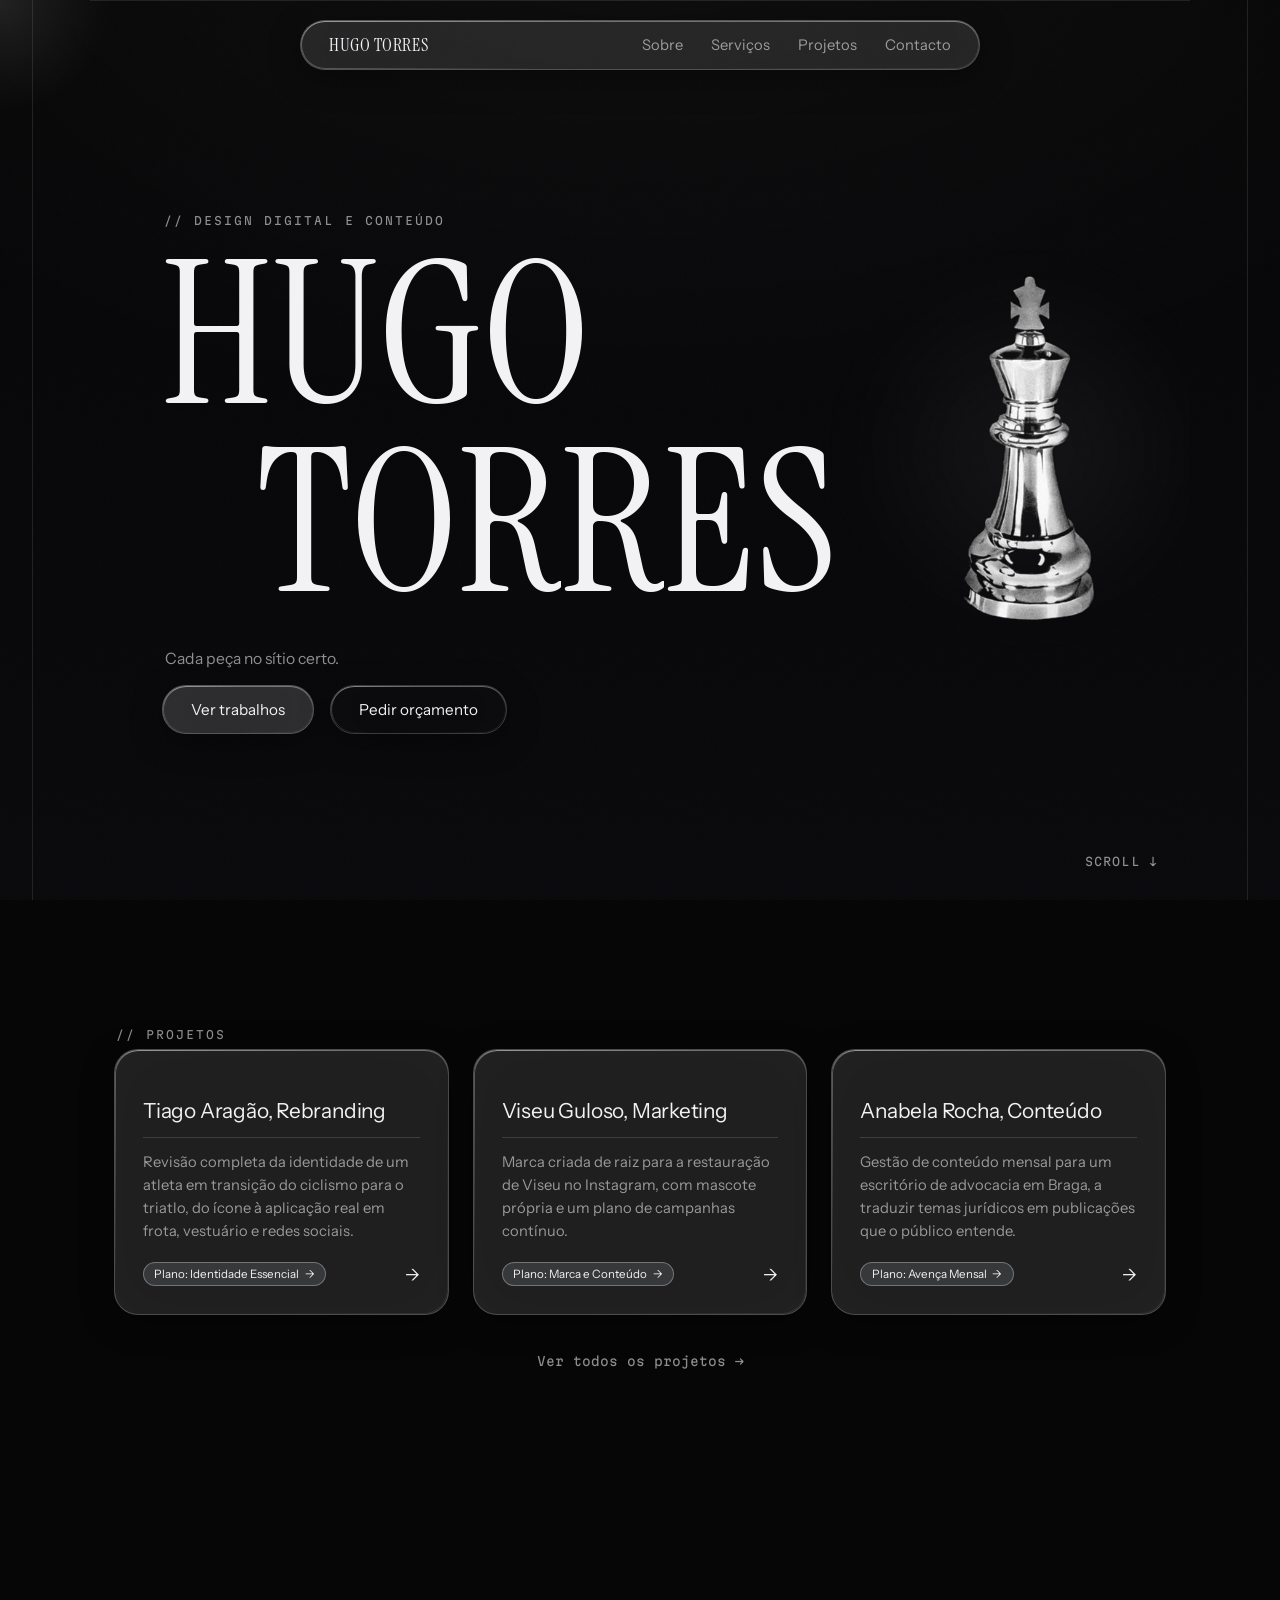
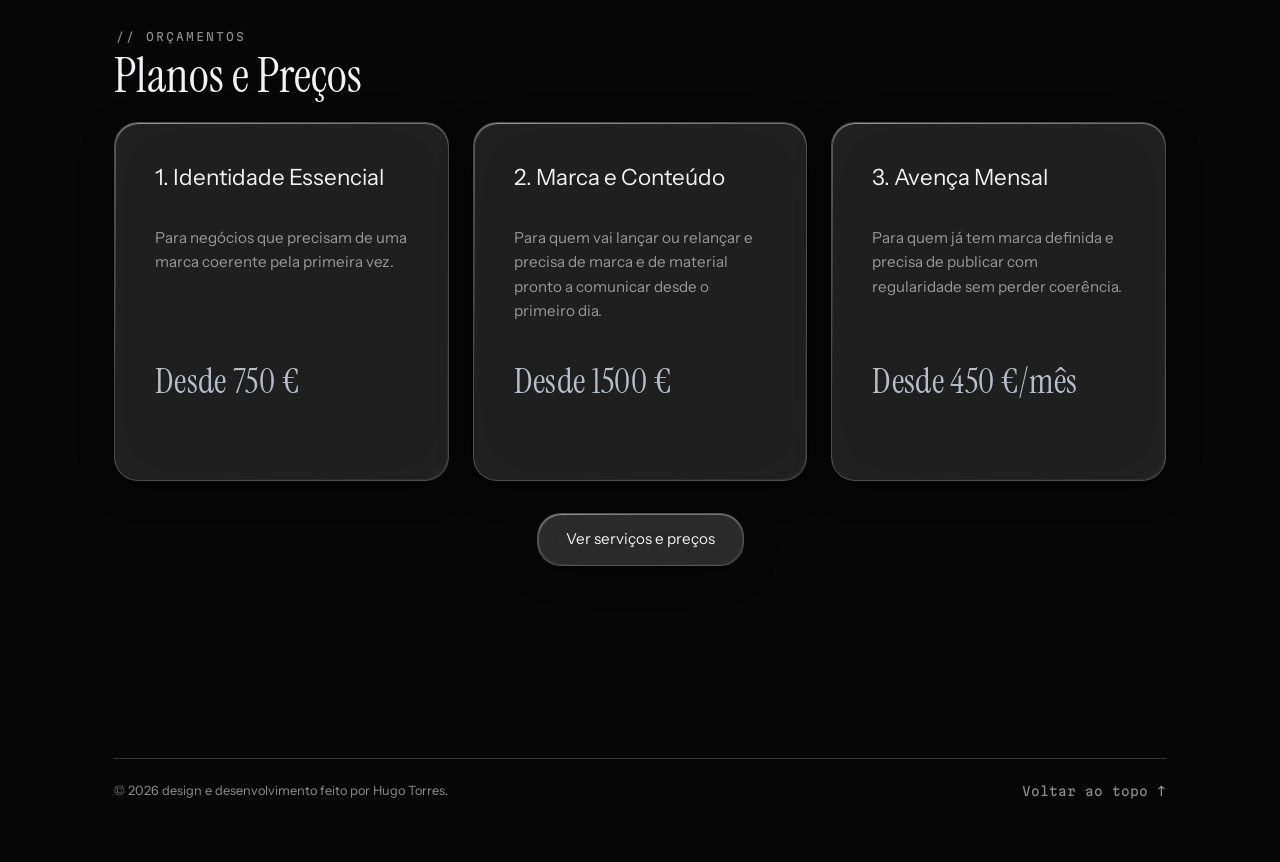
==== commit 14d3bf2e: "Simplifica a peça de xadrez: só imagem estática + reflexo de luz Remove o balanço 3D (rotateY), o br" ====
--- a/index.html
+++ b/index.html
@@ -110,25 +110,21 @@
   <section id="home" class="hero">
     <div class="hero-chess" aria-hidden="true">
       <span class="hero-chess-glow"></span>
-      <div class="hero-chess-float">
-        <div class="hero-chess-tilt" id="hero-chess-tilt">
-          <img src="assets/chess-piece.png" alt="" class="hero-chess-piece" loading="eager" fetchpriority="low">
-          <span class="hero-chess-shine"></span>
-          <span class="hero-chess-highlight"></span>
-        </div>
-      </div>
-    </div>
-
-    <p class="hero-note reveal" style="transition-delay: 60ms;">// design digital, ao teu gosto</p>
+      <div class="hero-chess-piece-wrap">
+        <img src="assets/chess-piece.png" alt="" class="hero-chess-piece" loading="eager" fetchpriority="low">
+        <span class="hero-chess-shine"></span>
+      </div>
+    </div>
+
+    <p class="hero-note reveal" style="transition-delay: 60ms;">// design digital e conteúdo</p>
 
     <h1 class="hero-name" id="hero-name" aria-label="Hugo Torres" tabindex="0">
       <span class="hero-name-row" data-word="Hugo">Hugo</span>
       <span class="hero-name-row hero-name-row--offset" data-word="Torres">Torres</span>
     </h1>
 
-    <p class="hero-sticker reveal" style="transition-delay: 220ms;">Faço marcas e produzo conteúdo para elas..</p>
-
-    <p class="hero-local reveal" style="transition-delay: 255ms;">Ponte de Lima e Porto presencial, e remoto para o resto do país.</p>
+    <p class="hero-sticker reveal" style="transition-delay: 220ms;">Cada peça no sítio certo.</p>
+
 
     <div class="hero-actions reveal" style="transition-delay: 290ms;">
       <a href="projetos.html" class="btn-block glass btn-block--solid">Ver trabalhos</a>
--- a/css/style.css
+++ b/css/style.css
@@ -279,7 +279,6 @@
   transform: translateY(-50%);
   z-index: 1;
   pointer-events: none;
-  perspective: 800px;
 }
 
 .hero-chess-glow {
@@ -295,21 +294,9 @@
   z-index: -1;
 }
 
-/* Balanço lento e contínuo, para dar vida sem parecer a flutuar no ar */
-.hero-chess-float {
-  animation: hero-chess-sway 7s ease-in-out infinite;
-}
-
-@keyframes hero-chess-sway {
-  0%, 100% { transform: rotateY(-16deg); }
-  50% { transform: rotateY(16deg); }
-}
-
-.hero-chess-tilt {
+.hero-chess-piece-wrap {
   position: relative;
   display: inline-block;
-  transform: none;
-  will-change: transform;
 }
 
 .hero-chess-piece {
@@ -350,30 +337,6 @@
   100% { transform: translateY(120%); }
 }
 
-/* Acompanha o balanço: a peça "apanha" mais luz a meio do giro, só opacity */
-.hero-chess-highlight {
-  position: absolute;
-  inset: 0;
-  background: #fff;
-  opacity: 0;
-  mix-blend-mode: overlay;
-  pointer-events: none;
-  -webkit-mask-image: url("../assets/chess-piece.png");
-  mask-image: url("../assets/chess-piece.png");
-  -webkit-mask-size: contain;
-  mask-size: contain;
-  -webkit-mask-repeat: no-repeat;
-  mask-repeat: no-repeat;
-  -webkit-mask-position: center;
-  mask-position: center;
-  animation: hero-chess-highlight 7s ease-in-out infinite;
-}
-
-@keyframes hero-chess-highlight {
-  0%, 100% { opacity: 0; }
-  50% { opacity: 0.4; }
-}
-
 /* Abaixo de 900px: sai de cima do texto, fica atrás, centrada e muito discreta */
 @media (max-width: 899px) {
   .hero-chess {
@@ -390,9 +353,7 @@
 }
 
 @media (prefers-reduced-motion: reduce) {
-  .hero-chess-float,
-  .hero-chess-shine::before,
-  .hero-chess-highlight {
+  .hero-chess-shine::before {
     animation: none;
   }
 }
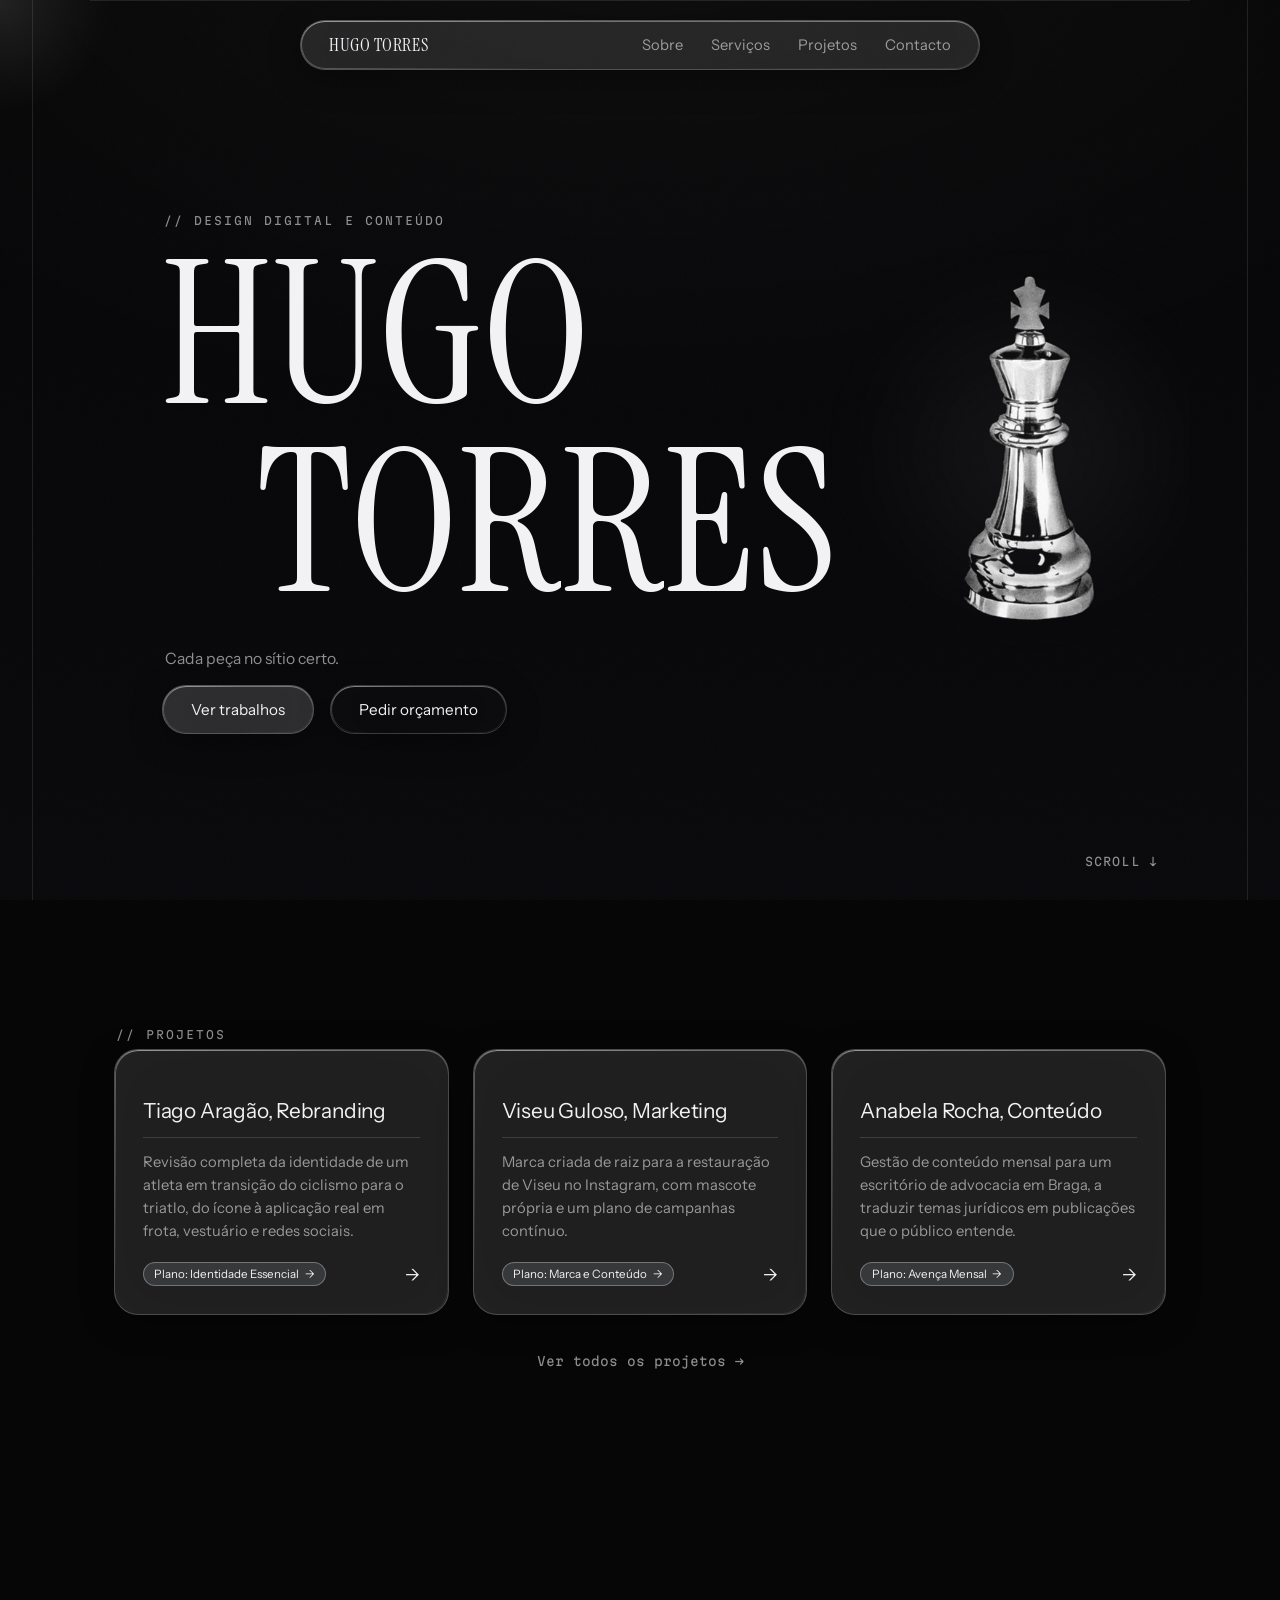
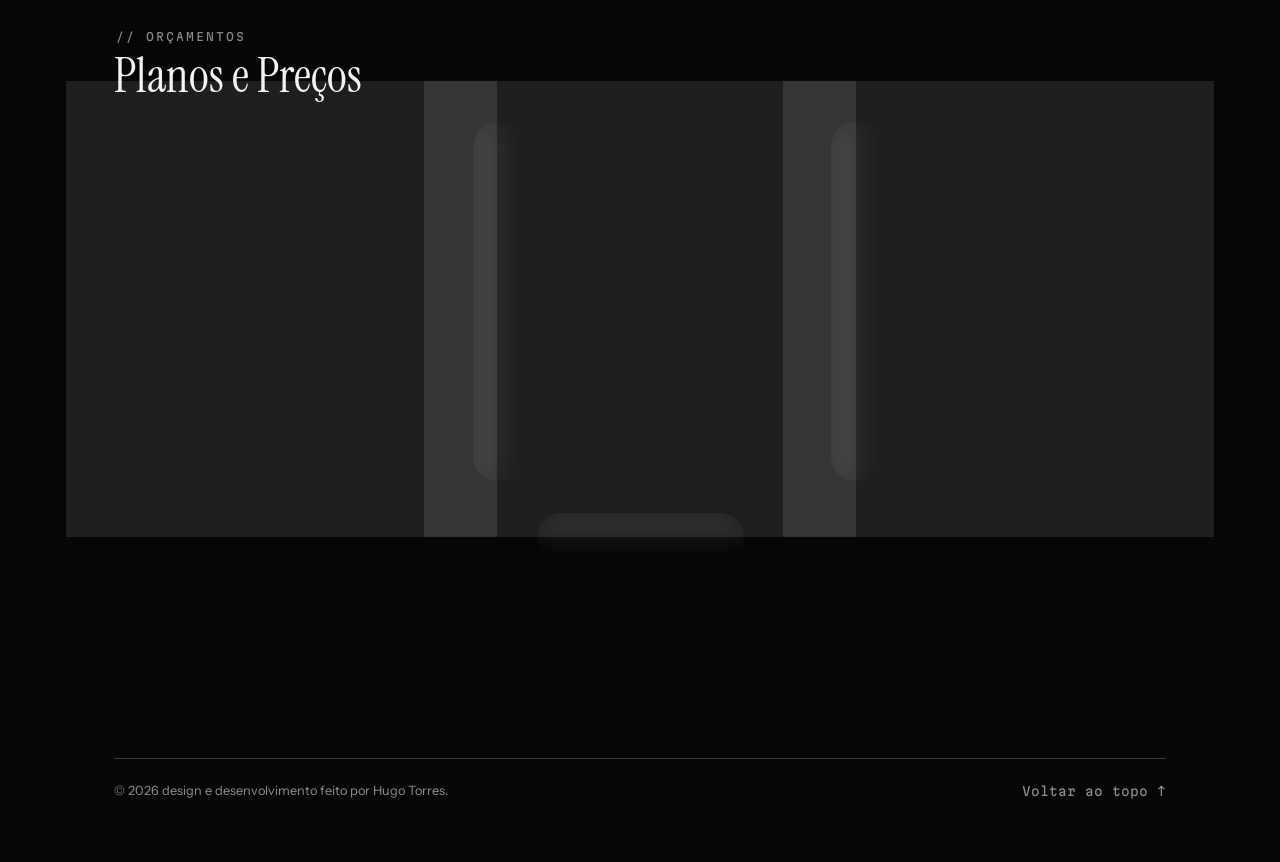
==== commit 81720d8e: "..." ====
--- a/index.html
+++ b/index.html
@@ -174,7 +174,7 @@
       <div class="glass panel pricing-card reveal" id="plano-1">
         <span class="pricing-pulse-ring" aria-hidden="true"></span>
         <p class="pricing-name">1. Identidade Essencial</p>
-        <p class="pricing-audience">Para negócios que precisam de uma marca coerente pela primeira vez.</p>
+        <p class="pricing-audience">Para negócios que precisam de uma marca coerente pela primeira vez, ou de um rebranding completo.</p>
         <p class="pricing-price">Desde 750 €</p>
       </div>
       <div class="glass panel pricing-card reveal" style="transition-delay: 70ms;" id="plano-2">
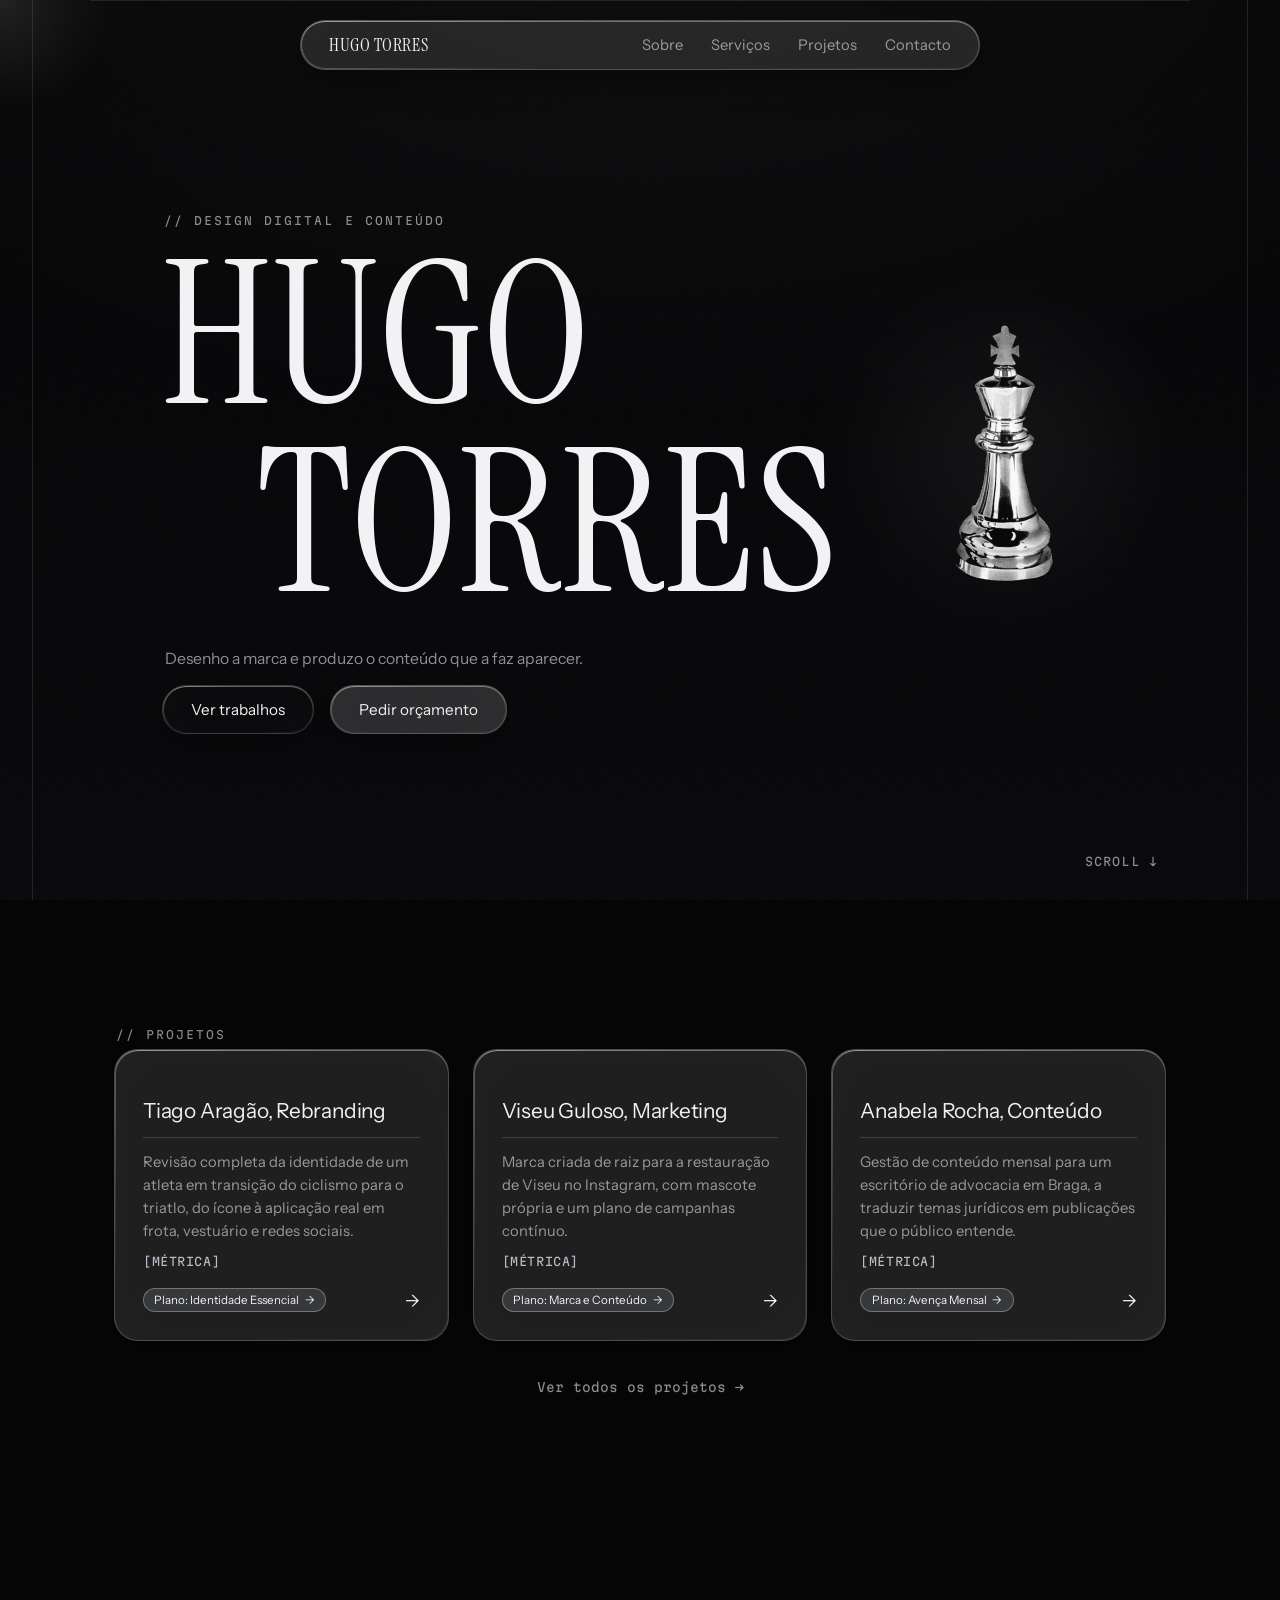
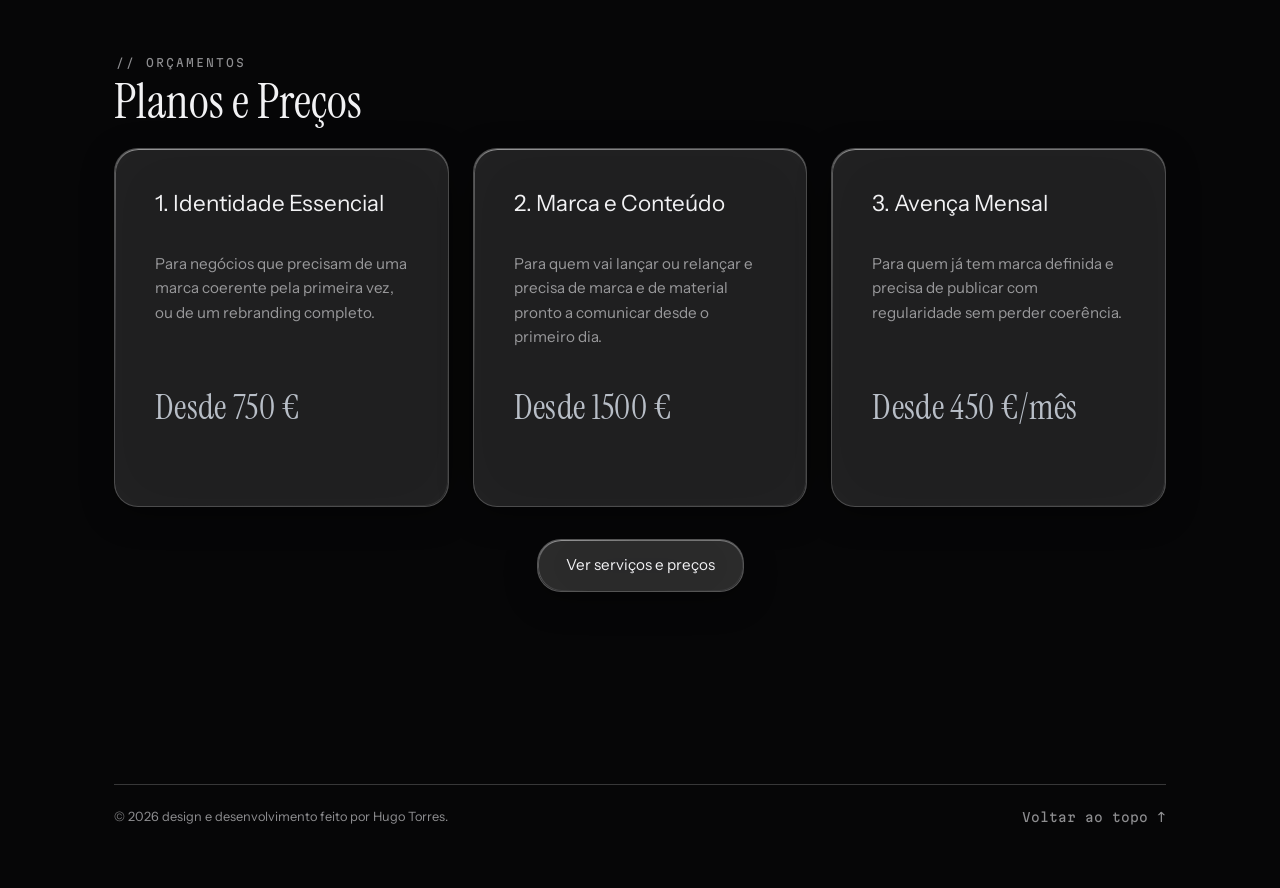
==== commit 36824c49: "..." ====
--- a/index.html
+++ b/index.html
@@ -3,16 +3,16 @@
 <head>
 <meta charset="UTF-8">
 <meta name="viewport" content="width=device-width, initial-scale=1.0">
-<title>Hugo Torres, design de marca e vídeo | Ponte de Lima e Porto</title>
+<title>Hugo Torres, design de marca e vídeo</title>
 <meta name="description" content="Desenho a marca e produzo o conteúdo que a faz aparecer. Identidade visual e vídeo, a partir de Ponte de Lima e do Porto, presencial ou remoto para todo o país.">
 <meta name="theme-color" content="#0a0812">
 <meta property="og:type" content="website">
-<meta property="og:title" content="Hugo Torres, design de marca e vídeo | Ponte de Lima e Porto">
+<meta property="og:title" content="Hugo Torres, design de marca e vídeo">
 <meta property="og:description" content="Desenho a marca e produzo o conteúdo que a faz aparecer. Identidade visual e vídeo, a partir de Ponte de Lima e do Porto, presencial ou remoto para todo o país.">
 <meta property="og:url" content="https://githugotorres.github.io/PortfolioHugo/">
 <meta property="og:image" content="assets/og-image.jpg">
 <meta name="twitter:card" content="summary_large_image">
-<meta name="twitter:title" content="Hugo Torres, design de marca e vídeo | Ponte de Lima e Porto">
+<meta name="twitter:title" content="Hugo Torres, design de marca e vídeo">
 <meta name="twitter:description" content="Desenho a marca e produzo o conteúdo que a faz aparecer. Identidade visual e vídeo, a partir de Ponte de Lima e do Porto, presencial ou remoto para todo o país.">
 <meta name="twitter:image" content="assets/og-image.jpg">
 <link rel="icon" type="image/jpeg" href="assets/favicon.jpg">
@@ -123,12 +123,12 @@
       <span class="hero-name-row hero-name-row--offset" data-word="Torres">Torres</span>
     </h1>
 
-    <p class="hero-sticker reveal" style="transition-delay: 220ms;">Cada peça no sítio certo.</p>
+    <p class="hero-sticker reveal" style="transition-delay: 220ms;">Desenho a marca e produzo o conteúdo que a faz aparecer.</p>
 
 
     <div class="hero-actions reveal" style="transition-delay: 290ms;">
-      <a href="projetos.html" class="btn-block glass btn-block--solid">Ver trabalhos</a>
-      <a href="servicos.html" class="btn-block glass btn-block--outline">Pedir orçamento</a>
+      <a href="projetos.html" class="btn-block glass btn-block--outline">Ver trabalhos</a>
+      <a href="servicos.html" class="btn-block glass btn-block--solid">Pedir orçamento</a>
     </div>
 
     <p class="scroll-status reveal" style="transition-delay: 360ms;">Scroll <span aria-hidden="true">&darr;</span></p>
@@ -141,6 +141,7 @@
       <a href="ctad.html" class="project-card glass reveal">
         <h3 class="project-title">Tiago Aragão, Rebranding</h3>
         <p class="project-desc">Revisão completa da identidade de um atleta em transição do ciclismo para o triatlo, do ícone à aplicação real em frota, vestuário e redes sociais.</p>
+        <p class="project-metric">[MÉTRICA]</p>
         <div class="project-card-footer">
           <div class="project-tags" data-plano="1"><span>Plano: Identidade Essencial</span></div>
           <span class="project-arrow" aria-hidden="true">&#8594;</span>
@@ -149,6 +150,7 @@
       <a href="viseu-guloso.html" class="project-card glass reveal" style="transition-delay: 70ms;">
         <h3 class="project-title">Viseu Guloso, Marketing</h3>
         <p class="project-desc">Marca criada de raiz para a restauração de Viseu no Instagram, com mascote própria e um plano de campanhas contínuo.</p>
+        <p class="project-metric">[MÉTRICA]</p>
         <div class="project-card-footer">
           <div class="project-tags" data-plano="2"><span>Plano: Marca e Conteúdo</span></div>
           <span class="project-arrow" aria-hidden="true">&#8594;</span>
@@ -157,6 +159,7 @@
       <a href="anabela-rocha.html" class="project-card glass reveal" style="transition-delay: 140ms;">
         <h3 class="project-title">Anabela Rocha, Conteúdo</h3>
         <p class="project-desc">Gestão de conteúdo mensal para um escritório de advocacia em Braga, a traduzir temas jurídicos em publicações que o público entende.</p>
+        <p class="project-metric">[MÉTRICA]</p>
         <div class="project-card-footer">
           <div class="project-tags" data-plano="3"><span>Plano: Avença Mensal</span></div>
           <span class="project-arrow" aria-hidden="true">&#8594;</span>
--- a/css/style.css
+++ b/css/style.css
@@ -1032,6 +1032,14 @@
   border-top: 1px solid rgba(255, 255, 255, 0.14);
 }
 
+.project-metric {
+  font-family: var(--mono);
+  font-size: 0.72rem;
+  letter-spacing: 0.05em;
+  color: var(--active-accent, var(--accent-3));
+  margin: 0.75rem 0 0;
+}
+
 .project-arrow {
   align-self: flex-end;
   margin-top: auto;
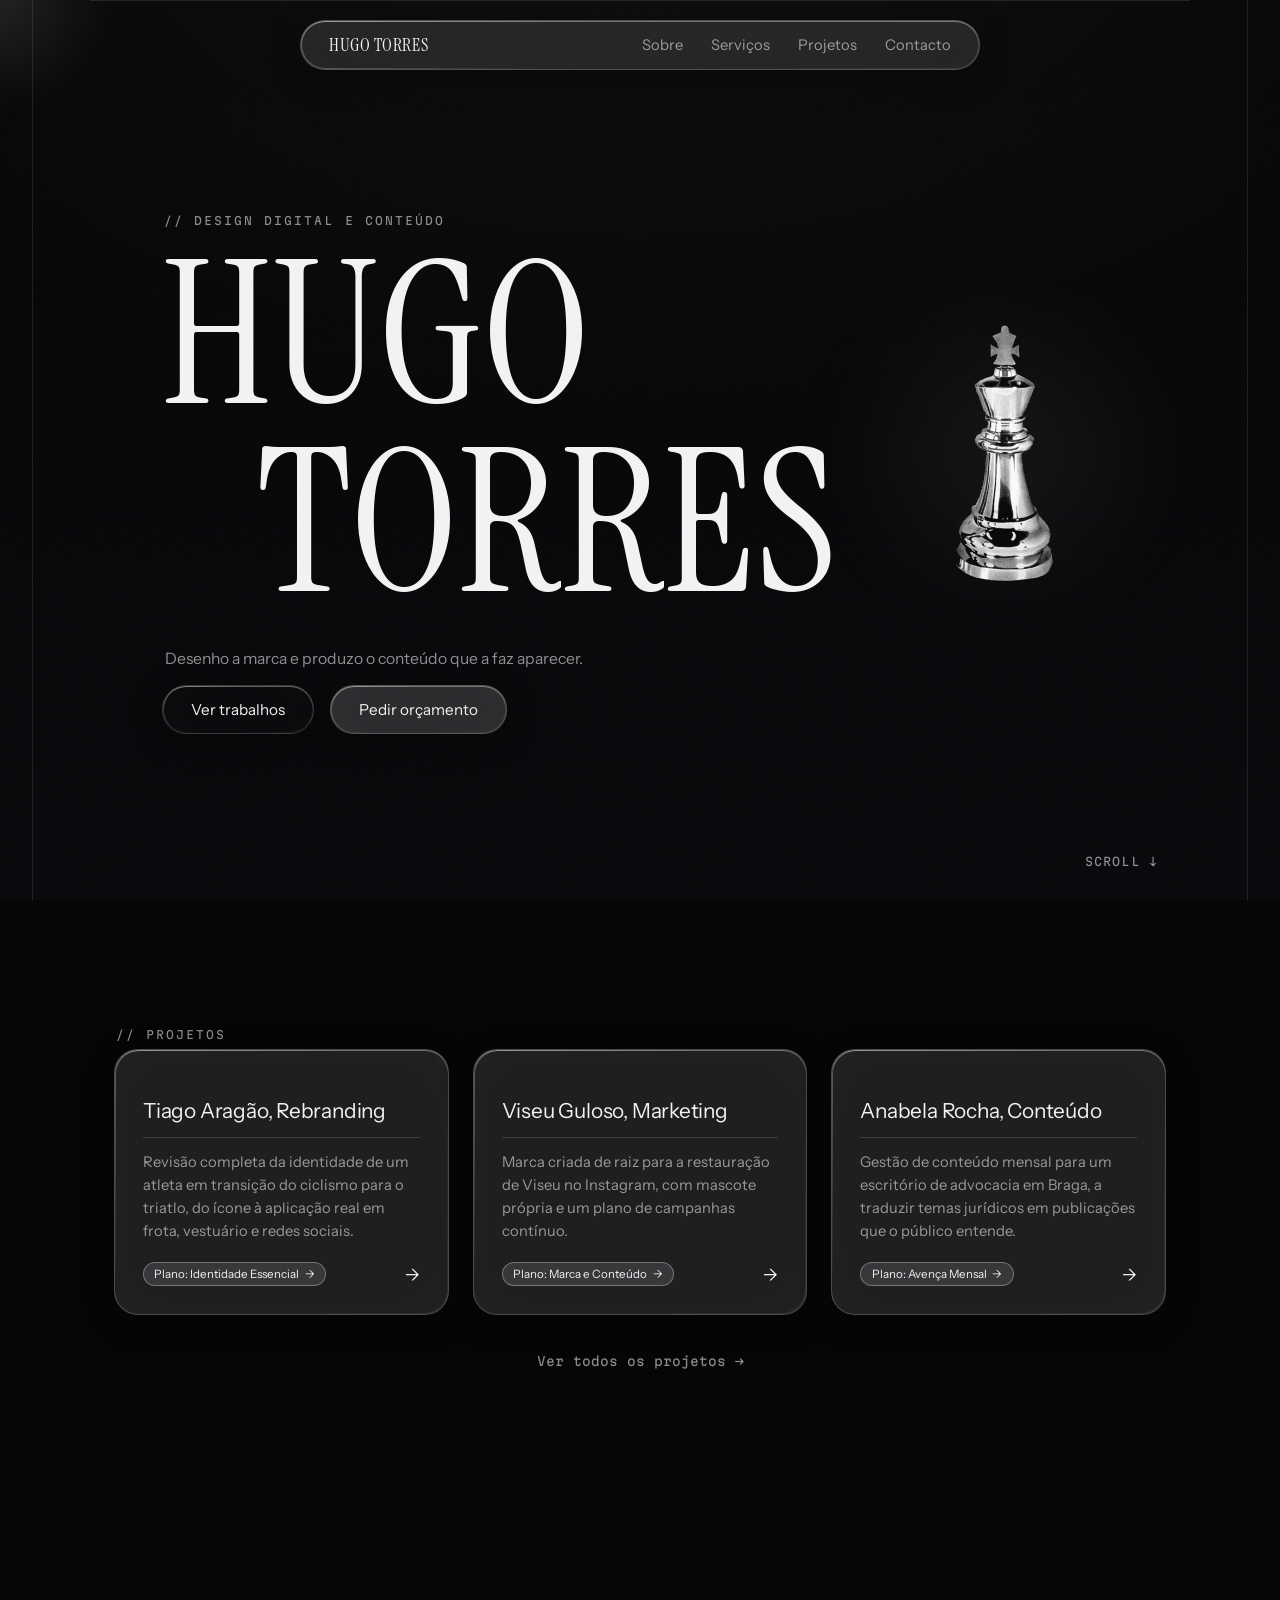
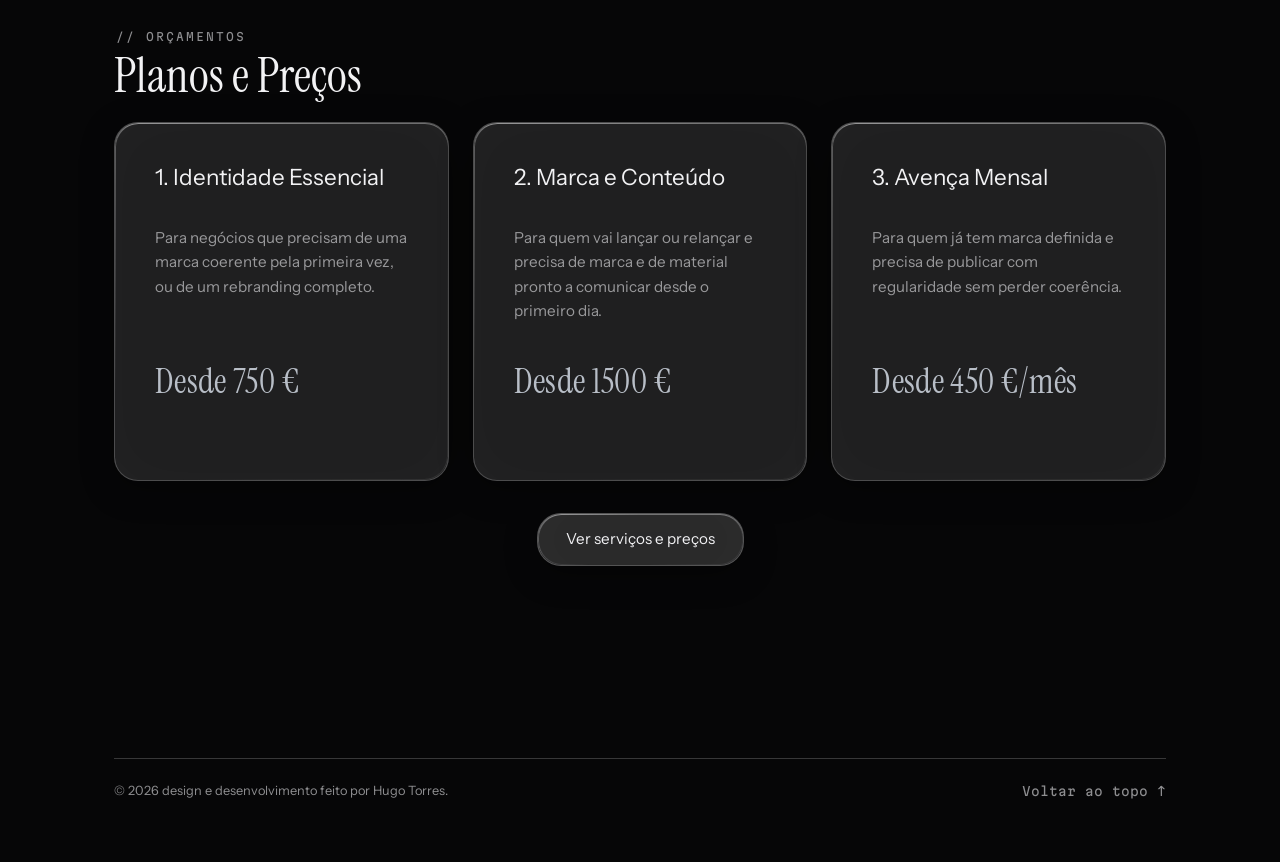
==== commit f2f1486b: "Remove os placeholders de métrica dos cards de projeto A pedido — não havia números reais prontos e " ====
--- a/index.html
+++ b/index.html
@@ -141,7 +141,6 @@
       <a href="ctad.html" class="project-card glass reveal">
         <h3 class="project-title">Tiago Aragão, Rebranding</h3>
         <p class="project-desc">Revisão completa da identidade de um atleta em transição do ciclismo para o triatlo, do ícone à aplicação real em frota, vestuário e redes sociais.</p>
-        <p class="project-metric">[MÉTRICA]</p>
         <div class="project-card-footer">
           <div class="project-tags" data-plano="1"><span>Plano: Identidade Essencial</span></div>
           <span class="project-arrow" aria-hidden="true">&#8594;</span>
@@ -150,7 +149,6 @@
       <a href="viseu-guloso.html" class="project-card glass reveal" style="transition-delay: 70ms;">
         <h3 class="project-title">Viseu Guloso, Marketing</h3>
         <p class="project-desc">Marca criada de raiz para a restauração de Viseu no Instagram, com mascote própria e um plano de campanhas contínuo.</p>
-        <p class="project-metric">[MÉTRICA]</p>
         <div class="project-card-footer">
           <div class="project-tags" data-plano="2"><span>Plano: Marca e Conteúdo</span></div>
           <span class="project-arrow" aria-hidden="true">&#8594;</span>
@@ -159,7 +157,6 @@
       <a href="anabela-rocha.html" class="project-card glass reveal" style="transition-delay: 140ms;">
         <h3 class="project-title">Anabela Rocha, Conteúdo</h3>
         <p class="project-desc">Gestão de conteúdo mensal para um escritório de advocacia em Braga, a traduzir temas jurídicos em publicações que o público entende.</p>
-        <p class="project-metric">[MÉTRICA]</p>
         <div class="project-card-footer">
           <div class="project-tags" data-plano="3"><span>Plano: Avença Mensal</span></div>
           <span class="project-arrow" aria-hidden="true">&#8594;</span>
--- a/css/style.css
+++ b/css/style.css
@@ -1032,14 +1032,6 @@
   border-top: 1px solid rgba(255, 255, 255, 0.14);
 }
 
-.project-metric {
-  font-family: var(--mono);
-  font-size: 0.72rem;
-  letter-spacing: 0.05em;
-  color: var(--active-accent, var(--accent-3));
-  margin: 0.75rem 0 0;
-}
-
 .project-arrow {
   align-self: flex-end;
   margin-top: auto;
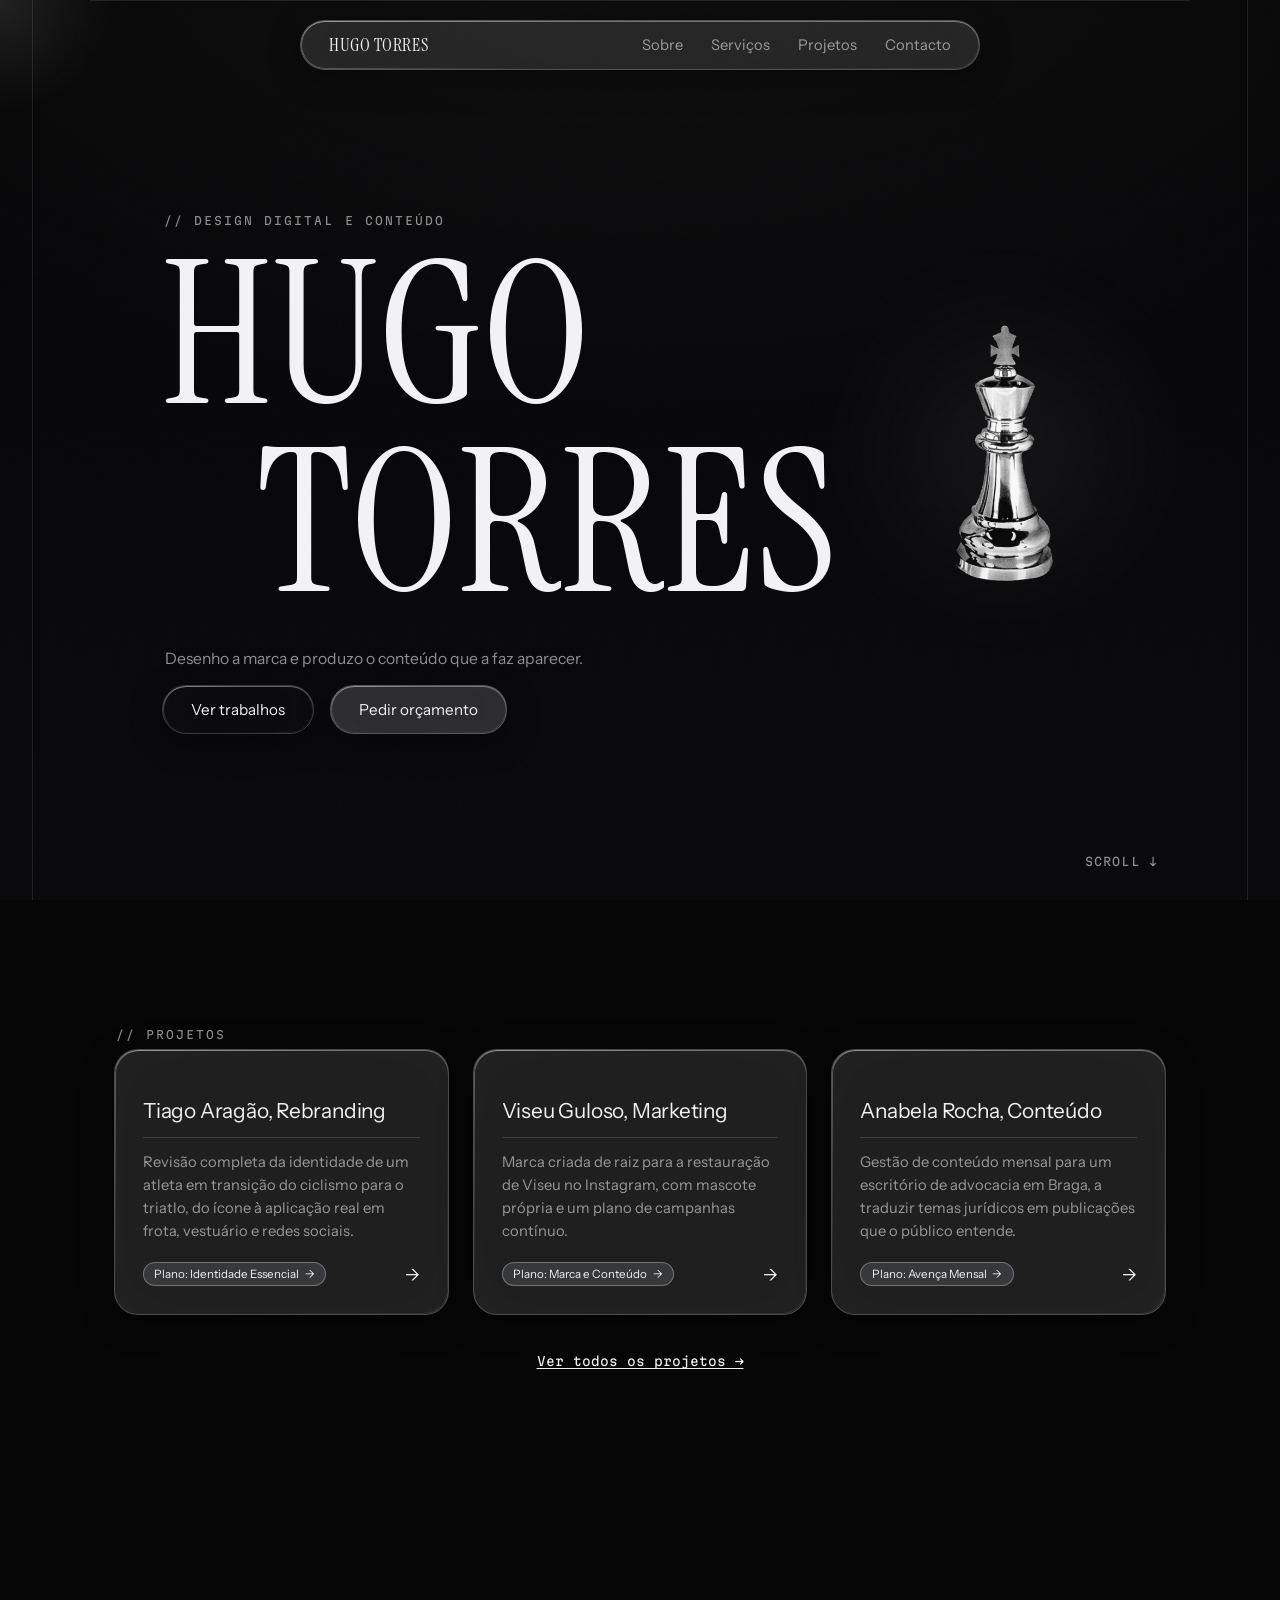
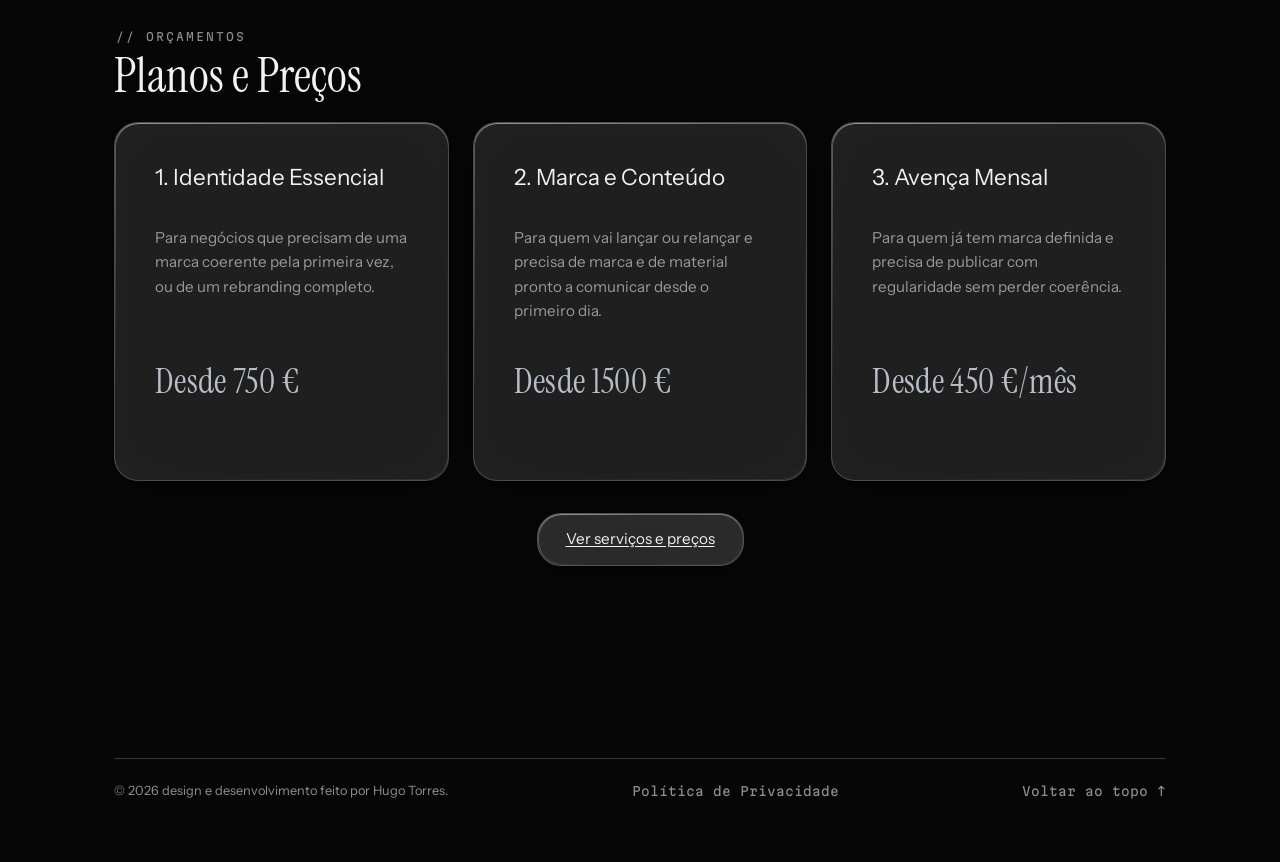
==== commit b99aa776: "politica e privacidade" ====
--- a/index.html
+++ b/index.html
@@ -197,9 +197,15 @@
 
   </main>
 
+  <!-- {{ CONFIRMAR COM CONTABILISTA: prestar serviços pagos a clientes finais em Portugal, mesmo
+       como trabalhador independente, pode obrigar a registo no Livro de Reclamações Eletrónico e à
+       indicação de uma entidade de Resolução Alternativa de Litígios (RAL). Depende do enquadramento
+       fiscal e de se os clientes são consumidores finais ou empresas. Confirmar antes de decidir se é
+       preciso adicionar (ex: link/logótipo do Livro de Reclamações no rodapé). }} -->
   <footer class="footer">
     <div class="footer-row">
       <p class="footer-copy">&copy; <span id="year"></span> design e desenvolvimento feito por Hugo Torres.</p>
+      <a href="privacidade.html" class="footer-top">Política de Privacidade</a>
       <a href="#home" class="footer-top">Voltar ao topo ↑</a>
     </div>
   </footer>
--- a/css/style.css
+++ b/css/style.css
@@ -792,6 +792,24 @@
   max-width: 65ch;
 }
 
+/* Links dentro de texto corrido (política de privacidade, FAQ, etc.) */
+.about-text a,
+.section-note a,
+.faq-answer a {
+  color: var(--ink);
+  text-decoration: underline;
+  text-underline-offset: 2px;
+}
+
+.about-text a:hover,
+.section-note a:hover,
+.faq-answer a:hover,
+.about-text a:focus-visible,
+.section-note a:focus-visible,
+.faq-answer a:focus-visible {
+  color: var(--active-accent, var(--accent-3));
+}
+
 .about-grid {
   display: grid;
   grid-template-columns: 1fr;
@@ -1405,6 +1423,34 @@
   overflow: hidden;
   opacity: 0;
   pointer-events: none;
+}
+
+.form-row label.form-consent-label {
+  display: flex;
+  align-items: flex-start;
+  gap: 0.65rem;
+  font-family: var(--font-body);
+  font-size: 0.85rem;
+  letter-spacing: normal;
+  text-transform: none;
+  line-height: 1.5;
+  color: var(--ink-dim);
+  cursor: pointer;
+}
+
+.form-consent-label input[type="checkbox"] {
+  flex-shrink: 0;
+  width: 17px;
+  height: 17px;
+  margin: 0.1rem 0 0;
+  accent-color: var(--active-accent, var(--accent-3));
+  cursor: pointer;
+}
+
+.form-consent-label a {
+  color: var(--ink);
+  text-decoration: underline;
+  text-underline-offset: 2px;
 }
 
 .form-submit { align-self: flex-start; }
